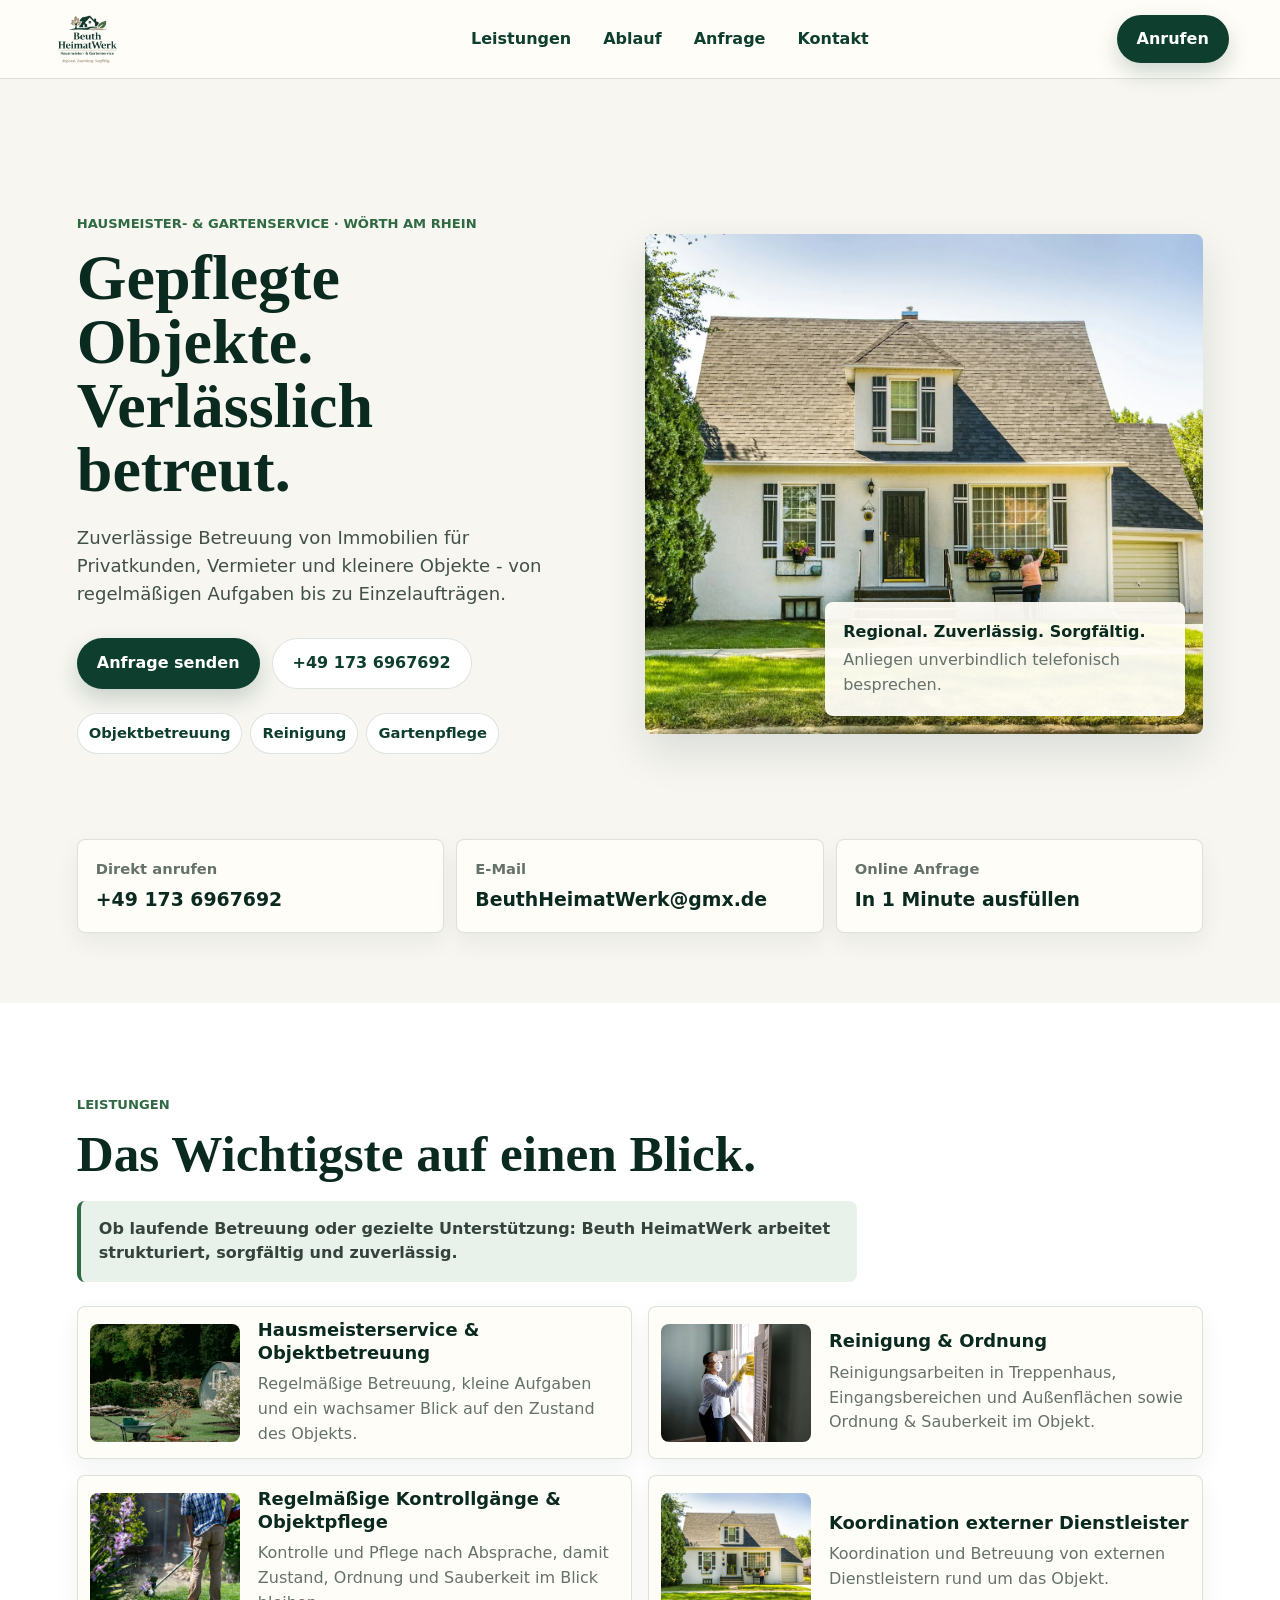
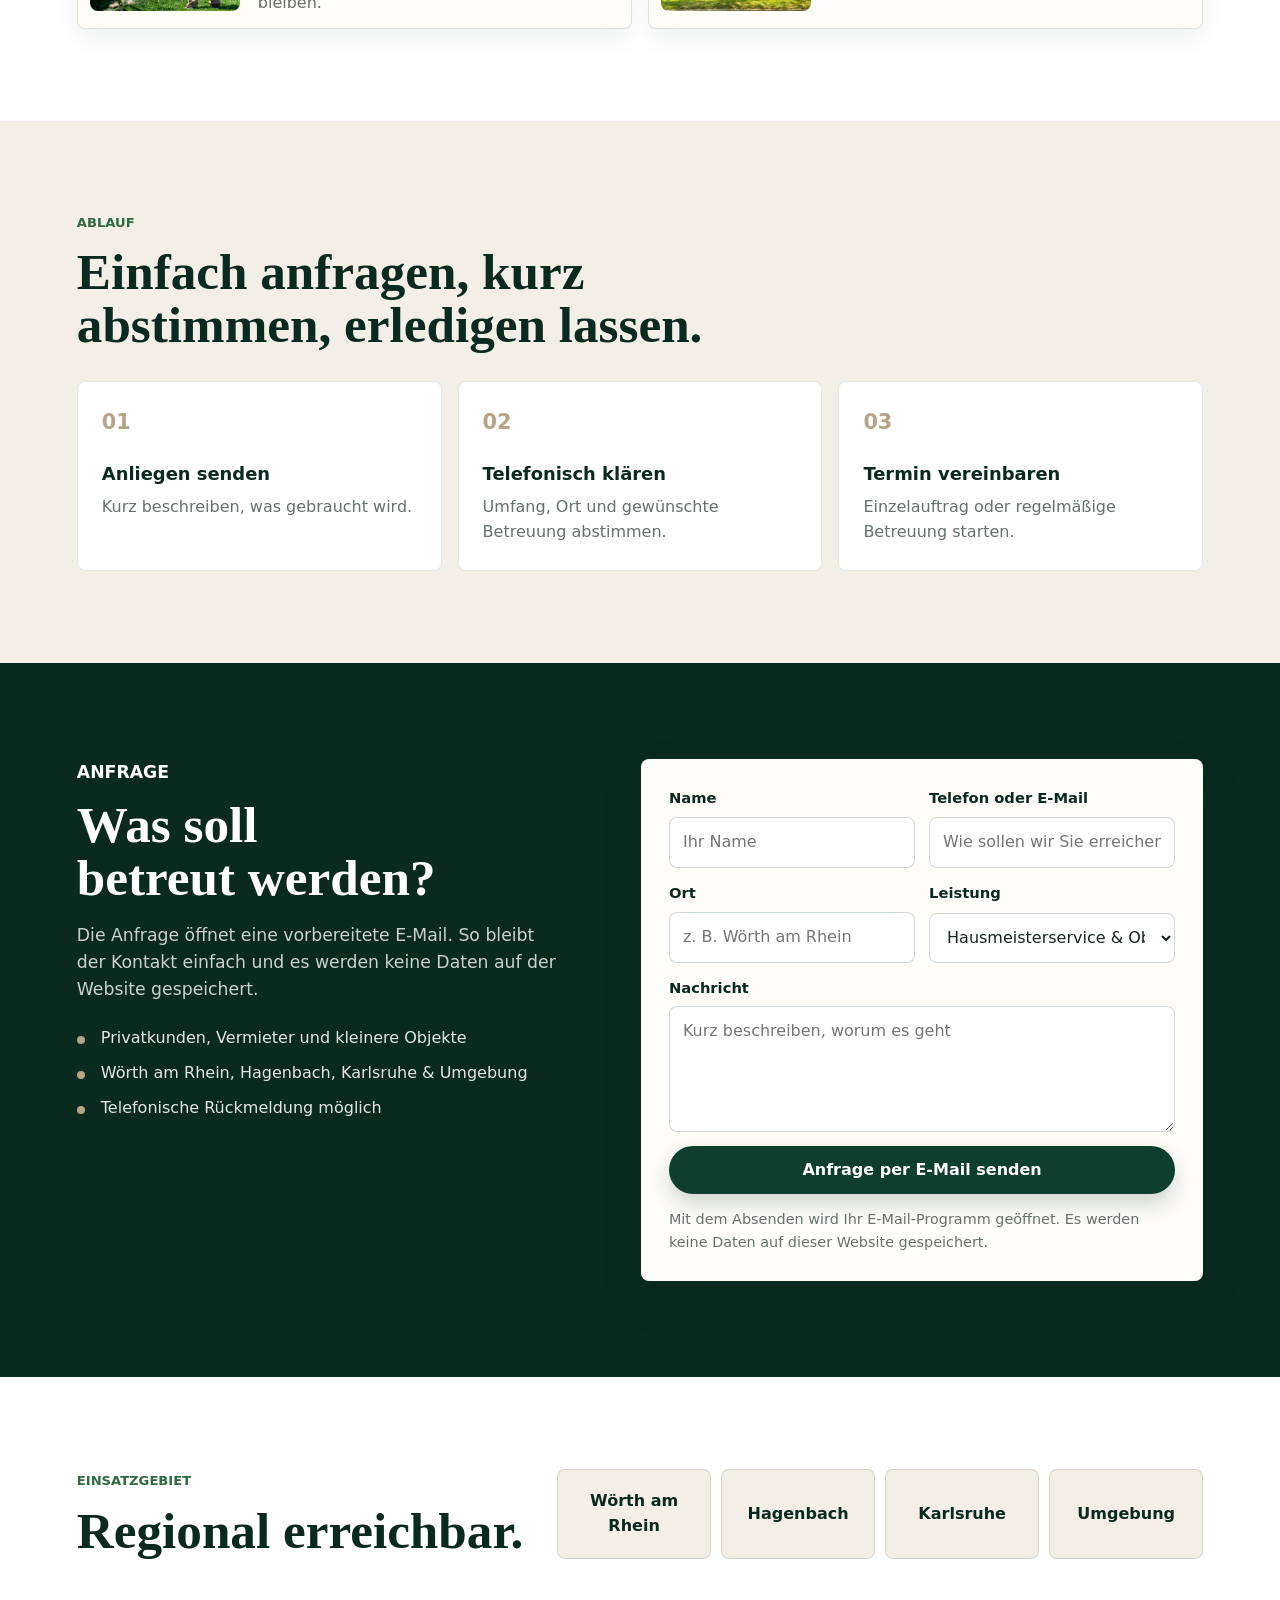
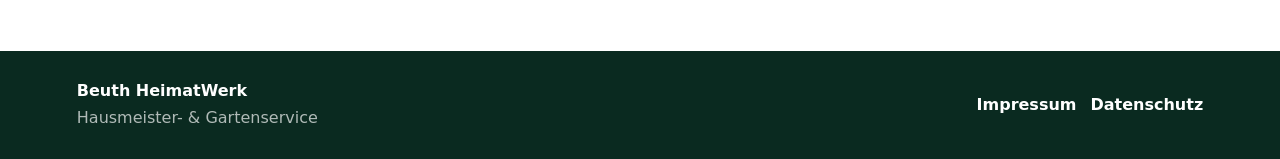
==== index.html @ 6306e65f "Publish Beuth HeimatWerk website" ====
<!doctype html>
<html lang="de">
  <head>
    <meta charset="utf-8">
    <meta name="viewport" content="width=device-width, initial-scale=1">
    <title>Beuth HeimatWerk | Hausmeister- & Gartenservice</title>
    <meta name="description" content="Hausmeisterservice, Objektbetreuung, Reinigung und Gartenservice in Wörth am Rhein, Hagenbach, Karlsruhe und Umgebung.">
    <link rel="icon" href="assets/logo-transparent.png">
    <link rel="stylesheet" href="styles.css">
  </head>
  <body>
    <header class="site-header" data-header>
      <a class="brand" href="#start" aria-label="Beuth HeimatWerk Startseite">
        <img src="assets/logo-transparent.png" alt="Beuth HeimatWerk">
      </a>

      <button class="nav-toggle" type="button" aria-expanded="false" aria-controls="main-nav" data-nav-toggle>
        <span></span>
        <span></span>
        <span></span>
        <span class="sr-only">Menü öffnen</span>
      </button>

      <nav class="main-nav" id="main-nav" data-nav>
        <a href="#leistungen">Leistungen</a>
        <a href="#ablauf">Ablauf</a>
        <a href="#anfrage">Anfrage</a>
        <a href="#kontakt">Kontakt</a>
      </nav>

      <a class="header-call" href="tel:+491736967692">Anrufen</a>
    </header>

    <main>
      <section class="hero" id="start">
        <div class="hero-content" data-animate>
          <p class="eyebrow">Hausmeister- & Gartenservice · Wörth am Rhein</p>
          <h1>Gepflegte Objekte. Verlässlich betreut.</h1>
          <p class="hero-text">Zuverlässige Betreuung von Immobilien für Privatkunden, Vermieter und kleinere Objekte - von regelmäßigen Aufgaben bis zu Einzelaufträgen.</p>

          <div class="hero-actions">
            <a class="button primary" href="#anfrage">Anfrage senden</a>
            <a class="button ghost" href="tel:+491736967692">+49 173 6967692</a>
          </div>

          <div class="hero-tags" aria-label="Kurzinfo">
            <span>Objektbetreuung</span>
            <span>Reinigung</span>
            <span>Gartenpflege</span>
          </div>
        </div>

        <div class="hero-media" data-animate>
          <picture>
            <source srcset="assets/real-hero.webp" type="image/webp">
            <img src="assets/real-hero.jpg" alt="Gepflegtes Haus mit Garten und Eingangsbereich">
          </picture>
          <div class="media-card">
            <strong>Regional. Zuverlässig. Sorgfältig.</strong>
            <span>Anliegen unverbindlich telefonisch besprechen.</span>
          </div>
        </div>
      </section>

      <section class="quick-contact" aria-label="Schneller Kontakt" data-animate>
        <a href="tel:+491736967692">
          <span>Direkt anrufen</span>
          <strong>+49 173 6967692</strong>
        </a>
        <a href="mailto:BeuthHeimatWerk@gmx.de">
          <span>E-Mail</span>
          <strong>BeuthHeimatWerk@gmx.de</strong>
        </a>
        <a href="#anfrage">
          <span>Online Anfrage</span>
          <strong>In 1 Minute ausfüllen</strong>
        </a>
      </section>

      <section class="section services" id="leistungen">
        <div class="section-head" data-animate>
          <p class="section-kicker">Leistungen</p>
          <h2>Das Wichtigste auf einen Blick.</h2>
        </div>

        <div class="description-note" data-animate>
          <p>Ob laufende Betreuung oder gezielte Unterstützung: Beuth HeimatWerk arbeitet strukturiert, sorgfältig und zuverlässig.</p>
        </div>

        <div class="service-list">
          <article class="service-item" data-animate>
            <picture>
              <source srcset="assets/real-garden.webp" type="image/webp">
              <img src="assets/real-garden.jpg" alt="Gepflegter Gartenbereich">
            </picture>
            <div>
              <h3>Hausmeisterservice & Objektbetreuung</h3>
              <p>Regelmäßige Betreuung, kleine Aufgaben und ein wachsamer Blick auf den Zustand des Objekts.</p>
            </div>
          </article>

          <article class="service-item" data-animate>
            <picture>
              <source srcset="assets/real-cleaning.webp" type="image/webp">
              <img src="assets/real-cleaning.jpg" alt="Reinigungsarbeiten im Objekt">
            </picture>
            <div>
              <h3>Reinigung & Ordnung</h3>
              <p>Reinigungsarbeiten in Treppenhaus, Eingangsbereichen und Außenflächen sowie Ordnung & Sauberkeit im Objekt.</p>
            </div>
          </article>

          <article class="service-item" data-animate>
            <picture>
              <source srcset="assets/real-lawn.webp" type="image/webp">
              <img src="assets/real-lawn.jpg" alt="Gartenpflege und Rasenpflege">
            </picture>
            <div>
              <h3>Regelmäßige Kontrollgänge & Objektpflege</h3>
              <p>Kontrolle und Pflege nach Absprache, damit Zustand, Ordnung und Sauberkeit im Blick bleiben.</p>
            </div>
          </article>

          <article class="service-item" data-animate>
            <picture>
              <source srcset="assets/real-hero.webp" type="image/webp">
              <img src="assets/real-hero.jpg" alt="Gepflegtes Objekt mit Haus und Außenbereich">
            </picture>
            <div>
              <h3>Koordination externer Dienstleister</h3>
              <p>Koordination und Betreuung von externen Dienstleistern rund um das Objekt.</p>
            </div>
          </article>
        </div>
      </section>

      <section class="section process" id="ablauf">
        <div class="section-head" data-animate>
          <p class="section-kicker">Ablauf</p>
          <h2>Einfach anfragen, kurz abstimmen, erledigen lassen.</h2>
        </div>

        <div class="steps">
          <div class="step" data-animate>
            <span>01</span>
            <h3>Anliegen senden</h3>
            <p>Kurz beschreiben, was gebraucht wird.</p>
          </div>
          <div class="step" data-animate>
            <span>02</span>
            <h3>Telefonisch klären</h3>
            <p>Umfang, Ort und gewünschte Betreuung abstimmen.</p>
          </div>
          <div class="step" data-animate>
            <span>03</span>
            <h3>Termin vereinbaren</h3>
            <p>Einzelauftrag oder regelmäßige Betreuung starten.</p>
          </div>
        </div>
      </section>

      <section class="request-section" id="anfrage">
        <div class="request-copy" data-animate>
          <p class="section-kicker">Anfrage</p>
          <h2>Was soll betreut werden?</h2>
          <p>Die Anfrage öffnet eine vorbereitete E-Mail. So bleibt der Kontakt einfach und es werden keine Daten auf der Website gespeichert.</p>
          <ul>
            <li>Privatkunden, Vermieter und kleinere Objekte</li>
            <li>Wörth am Rhein, Hagenbach, Karlsruhe & Umgebung</li>
            <li>Telefonische Rückmeldung möglich</li>
          </ul>
        </div>

        <form class="request-form" data-request-form data-animate>
          <label>
            <span>Name</span>
            <input name="name" type="text" autocomplete="name" placeholder="Ihr Name" required>
          </label>

          <label>
            <span>Telefon oder E-Mail</span>
            <input name="contact" type="text" autocomplete="email" placeholder="Wie sollen wir Sie erreichen?" required>
          </label>

          <label>
            <span>Ort</span>
            <input name="location" type="text" autocomplete="address-level2" placeholder="z. B. Wörth am Rhein">
          </label>

          <label>
            <span>Leistung</span>
            <select name="service">
              <option>Hausmeisterservice & Objektbetreuung</option>
              <option>Reinigung & Ordnung</option>
              <option>Regelmäßige Kontrollgänge & Objektpflege</option>
              <option>Koordination externer Dienstleister</option>
              <option>Ich bin mir noch nicht sicher</option>
            </select>
          </label>

          <label class="full">
            <span>Nachricht</span>
            <textarea name="message" rows="4" placeholder="Kurz beschreiben, worum es geht"></textarea>
          </label>

          <button class="button primary full" type="submit">Anfrage per E-Mail senden</button>
          <p class="form-note">Mit dem Absenden wird Ihr E-Mail-Programm geöffnet. Es werden keine Daten auf dieser Website gespeichert.</p>
        </form>
      </section>

      <section class="section area" id="kontakt">
        <div data-animate>
          <p class="section-kicker">Einsatzgebiet</p>
          <h2>Regional erreichbar.</h2>
        </div>
        <div class="area-grid" data-animate>
          <span>Wörth am Rhein</span>
          <span>Hagenbach</span>
          <span>Karlsruhe</span>
          <span>Umgebung</span>
        </div>
      </section>
    </main>

    <footer class="site-footer">
      <div>
        <strong>Beuth HeimatWerk</strong>
        <span>Hausmeister- & Gartenservice</span>
      </div>
      <nav aria-label="Rechtliche Links">
        <a href="impressum.html">Impressum</a>
        <a href="datenschutz.html">Datenschutz</a>
      </nav>
    </footer>

    <script src="script.js"></script>
  </body>
</html>
---- styles.css ----
:root {
  --green-950: #0a2a20;
  --green-900: #0d3e2e;
  --green-700: #2f6a43;
  --green-100: #e9f1eb;
  --sand: #b5a485;
  --sand-100: #f4efe6;
  --bg: #f7f6f1;
  --card: #fffdf8;
  --ink: #17231e;
  --muted: #65716b;
  --line: rgba(13, 62, 46, 0.14);
  --shadow: 0 18px 44px rgba(10, 42, 32, 0.12);
  --radius: 8px;
  font-family: Inter, ui-sans-serif, system-ui, -apple-system, BlinkMacSystemFont, "Segoe UI", sans-serif;
}

* {
  box-sizing: border-box;
}

*,
*::before,
*::after {
  min-width: 0;
}

html {
  scroll-behavior: smooth;
}

body {
  margin: 0;
  background: var(--bg);
  color: var(--ink);
  font-size: 16px;
  line-height: 1.55;
}

body.nav-open {
  overflow: hidden;
}

a {
  color: inherit;
}

img {
  display: block;
  max-width: 100%;
}

.sr-only {
  position: absolute;
  width: 1px;
  height: 1px;
  padding: 0;
  margin: -1px;
  overflow: hidden;
  clip: rect(0, 0, 0, 0);
  white-space: nowrap;
  border: 0;
}

.site-header {
  position: sticky;
  top: 0;
  z-index: 20;
  display: grid;
  grid-template-columns: auto 1fr auto;
  align-items: center;
  gap: 22px;
  min-height: 74px;
  padding: 10px clamp(16px, 4vw, 56px);
  background: rgba(255, 253, 248, 0.93);
  border-bottom: 1px solid var(--line);
  backdrop-filter: blur(16px);
  transition: box-shadow 0.2s ease;
}

.site-header.is-scrolled {
  box-shadow: 0 10px 28px rgba(10, 42, 32, 0.08);
}

.site-header.simple {
  position: relative;
}

.brand {
  display: inline-flex;
  align-items: center;
}

.brand img {
  width: 172px;
  height: 58px;
  object-fit: contain;
  object-position: left center;
}

.main-nav {
  display: flex;
  justify-content: center;
  gap: 6px;
}

.main-nav a {
  min-height: 40px;
  padding: 8px 13px;
  border-radius: 999px;
  color: var(--green-900);
  font-weight: 700;
  text-decoration: none;
  white-space: nowrap;
}

.main-nav a:hover,
.main-nav a:focus-visible {
  background: var(--green-100);
  outline: none;
}

.header-call,
.button {
  display: inline-flex;
  align-items: center;
  justify-content: center;
  min-height: 46px;
  padding: 12px 20px;
  border: 0;
  border-radius: 999px;
  font: inherit;
  font-weight: 800;
  text-decoration: none;
  cursor: pointer;
  transition: transform 0.18s ease, box-shadow 0.18s ease, background 0.18s ease;
}

.header-call,
.button.primary {
  background: var(--green-900);
  color: #fff;
  box-shadow: 0 10px 22px rgba(13, 62, 46, 0.2);
}

.button.ghost {
  background: #fff;
  color: var(--green-900);
  border: 1px solid var(--line);
}

.header-call:hover,
.button:hover {
  transform: translateY(-1px);
}

.nav-toggle {
  display: none;
  width: 44px;
  height: 44px;
  padding: 0;
  border: 1px solid var(--line);
  border-radius: 999px;
  background: #fff;
}

.nav-toggle span:not(.sr-only) {
  display: block;
  width: 18px;
  height: 2px;
  margin: 4px auto;
  background: var(--green-900);
  border-radius: 99px;
}

.hero {
  display: grid;
  grid-template-columns: minmax(0, 0.95fr) minmax(380px, 1.05fr);
  gap: clamp(28px, 5vw, 72px);
  align-items: center;
  padding: clamp(42px, 7vw, 84px) clamp(16px, 6vw, 80px) 34px;
  min-height: min(760px, calc(100svh - 74px));
}

.hero-content {
  max-width: 650px;
}

.eyebrow,
.section-kicker {
  margin: 0 0 12px;
  color: var(--green-700);
  font-size: 0.82rem;
  font-weight: 850;
  letter-spacing: 0;
  text-transform: uppercase;
}

h1,
h2,
h3,
p {
  overflow-wrap: break-word;
}

h1,
h2 {
  margin: 0;
  color: var(--green-950);
  font-family: Georgia, "Times New Roman", serif;
  letter-spacing: 0;
  text-wrap: balance;
}

h1 {
  max-width: 690px;
  font-size: clamp(2.45rem, 5vw, 4.55rem);
  line-height: 1;
}

h2 {
  font-size: clamp(2rem, 4vw, 3.35rem);
  line-height: 1.04;
}

h3 {
  margin: 0;
  color: var(--green-950);
  font-size: 1.12rem;
  line-height: 1.25;
}

.hero-text {
  max-width: 590px;
  margin: 22px 0 0;
  color: #425049;
  font-size: 1.13rem;
}

.hero-actions {
  display: flex;
  flex-wrap: wrap;
  gap: 12px;
  margin-top: 30px;
}

.hero-tags {
  display: flex;
  flex-wrap: wrap;
  gap: 8px;
  margin-top: 24px;
}

.hero-tags span {
  padding: 8px 11px;
  border: 1px solid var(--line);
  border-radius: 999px;
  background: #fff;
  color: var(--green-900);
  font-size: 0.92rem;
  font-weight: 760;
}

.hero-media {
  position: relative;
  min-height: 500px;
  overflow: hidden;
  border-radius: var(--radius);
  box-shadow: var(--shadow);
}

.hero-media picture,
.hero-media img {
  display: block;
  width: 100%;
  height: 100%;
  min-height: inherit;
}

.hero-media img {
  object-fit: cover;
  object-position: center;
}

.media-card {
  position: absolute;
  right: 18px;
  bottom: 18px;
  display: grid;
  gap: 4px;
  width: min(360px, calc(100% - 36px));
  padding: 18px;
  border-radius: var(--radius);
  background: rgba(255, 253, 248, 0.94);
  box-shadow: 0 16px 34px rgba(0, 0, 0, 0.14);
}

.media-card strong {
  color: var(--green-950);
}

.media-card span {
  color: var(--muted);
}

.quick-contact {
  display: grid;
  grid-template-columns: repeat(3, minmax(0, 1fr));
  gap: 12px;
  padding: 0 clamp(16px, 6vw, 80px) clamp(42px, 6vw, 70px);
}

.quick-contact a {
  display: grid;
  gap: 4px;
  padding: 18px;
  border: 1px solid var(--line);
  border-radius: var(--radius);
  background: var(--card);
  text-decoration: none;
  box-shadow: 0 10px 24px rgba(10, 42, 32, 0.06);
}

.quick-contact span,
.contact-link span {
  color: var(--muted);
  font-size: 0.92rem;
  font-weight: 700;
}

.quick-contact strong {
  color: var(--green-950);
  font-size: clamp(1rem, 2vw, 1.18rem);
  overflow-wrap: anywhere;
}

.section {
  padding: clamp(56px, 8vw, 92px) clamp(16px, 6vw, 80px);
}

.section-head {
  max-width: 760px;
  margin-bottom: 30px;
}

.services {
  background: #fff;
}

.description-note {
  max-width: 780px;
  margin: -10px 0 24px;
  padding: 16px 18px;
  border-left: 4px solid var(--green-700);
  border-radius: var(--radius);
  background: var(--green-100);
}

.description-note p {
  margin: 0;
  color: #34443d;
  font-weight: 650;
}

.service-list {
  display: grid;
  grid-template-columns: repeat(2, minmax(0, 1fr));
  gap: 16px;
}

.service-item {
  display: grid;
  grid-template-columns: 150px minmax(0, 1fr);
  gap: 18px;
  align-items: center;
  padding: 12px;
  border: 1px solid var(--line);
  border-radius: var(--radius);
  background: var(--card);
  box-shadow: 0 10px 24px rgba(10, 42, 32, 0.06);
  transition: transform 0.18s ease, box-shadow 0.18s ease;
}

.service-item:hover {
  transform: translateY(-3px);
  box-shadow: 0 18px 34px rgba(10, 42, 32, 0.11);
}

.service-item picture,
.service-item img {
  display: block;
  width: 150px;
  height: 118px;
}

.service-item img {
  object-fit: cover;
  border-radius: var(--radius);
}

.service-item p {
  margin: 8px 0 0;
  color: var(--muted);
}

.process {
  background: var(--sand-100);
}

.steps {
  display: grid;
  grid-template-columns: repeat(3, minmax(0, 1fr));
  gap: 16px;
}

.step {
  min-height: 190px;
  padding: 24px;
  border: 1px solid rgba(13, 62, 46, 0.12);
  border-radius: var(--radius);
  background: #fff;
}

.step span {
  display: inline-flex;
  margin-bottom: 24px;
  color: var(--sand);
  font-weight: 900;
  font-size: 1.3rem;
}

.step p {
  margin: 10px 0 0;
  color: var(--muted);
}

.request-section {
  display: grid;
  grid-template-columns: minmax(0, 0.78fr) minmax(360px, 0.9fr);
  gap: clamp(28px, 6vw, 80px);
  align-items: start;
  padding: clamp(58px, 8vw, 96px) clamp(16px, 6vw, 80px);
  background: var(--green-950);
  color: #fff;
}

.request-copy {
  position: sticky;
  top: 96px;
}

.request-copy .section-kicker,
.request-copy h2 {
  color: #fff;
}

.request-copy p {
  max-width: 520px;
  color: rgba(255, 255, 255, 0.78);
  font-size: 1.08rem;
}

.request-copy ul {
  display: grid;
  gap: 10px;
  margin: 24px 0 0;
  padding: 0;
  list-style: none;
}

.request-copy li {
  padding-left: 24px;
  position: relative;
  color: rgba(255, 255, 255, 0.88);
}

.request-copy li::before {
  content: "";
  position: absolute;
  left: 0;
  top: 0.62em;
  width: 8px;
  height: 8px;
  border-radius: 999px;
  background: var(--sand);
}

.request-form {
  display: grid;
  grid-template-columns: repeat(2, minmax(0, 1fr));
  gap: 14px;
  padding: clamp(18px, 3vw, 28px);
  border-radius: var(--radius);
  background: var(--card);
  color: var(--ink);
  box-shadow: var(--shadow);
}

.request-form label {
  display: grid;
  gap: 7px;
  min-width: 0;
}

.request-form label.full,
.request-form .full,
.form-note {
  grid-column: 1 / -1;
}

.request-form span {
  color: var(--green-950);
  font-size: 0.92rem;
  font-weight: 760;
}

.request-form input,
.request-form select,
.request-form textarea {
  width: 100%;
  min-height: 48px;
  padding: 12px 13px;
  border: 1px solid rgba(13, 62, 46, 0.2);
  border-radius: var(--radius);
  background: #fff;
  color: var(--ink);
  font: inherit;
  min-width: 0;
}

.request-form textarea {
  resize: vertical;
}

.request-form input:focus,
.request-form select:focus,
.request-form textarea:focus {
  border-color: var(--green-700);
  outline: 3px solid rgba(47, 106, 67, 0.16);
}

.form-note {
  margin: 0;
  color: var(--muted);
  font-size: 0.9rem;
}

.area {
  display: grid;
  grid-template-columns: minmax(0, 0.7fr) minmax(320px, 1fr);
  gap: 28px;
  align-items: center;
  background: #fff;
}

.area-grid {
  display: grid;
  grid-template-columns: repeat(4, minmax(0, 1fr));
  gap: 10px;
}

.area-grid span {
  display: grid;
  min-height: 90px;
  place-items: center;
  padding: 14px;
  border: 1px solid var(--line);
  border-radius: var(--radius);
  background: var(--sand-100);
  color: var(--green-950);
  font-weight: 850;
  text-align: center;
}

.site-footer {
  display: flex;
  justify-content: space-between;
  gap: 20px;
  padding: 28px clamp(16px, 6vw, 80px);
  background: var(--green-950);
  color: #fff;
}

.site-footer div {
  display: grid;
  gap: 2px;
}

.site-footer span {
  color: rgba(255, 255, 255, 0.68);
}

.site-footer nav {
  display: flex;
  flex-wrap: wrap;
  gap: 14px;
  align-items: center;
}

.site-footer a {
  color: #fff;
  font-weight: 700;
  text-decoration: none;
}

.legal-page {
  padding: clamp(34px, 6vw, 72px) clamp(16px, 6vw, 80px);
}

.legal-content {
  max-width: 880px;
  margin: 0 auto;
  padding: clamp(26px, 5vw, 48px);
  background: #fff;
  border: 1px solid var(--line);
  border-radius: var(--radius);
  box-shadow: var(--shadow);
}

.legal-content h1 {
  margin: 0 0 30px;
  color: var(--green-950);
  font-family: Georgia, "Times New Roman", serif;
  font-size: clamp(2rem, 4vw, 3.2rem);
}

.legal-content h2 {
  margin: 28px 0 8px;
  color: var(--green-900);
  font-size: 1.24rem;
  line-height: 1.3;
}

.legal-content p {
  margin: 0 0 12px;
  color: #3f4b46;
}

.legal-content a {
  color: var(--green-700);
  font-weight: 740;
}

[data-animate] {
  opacity: 1;
  transform: translateY(0);
}

.hero-content,
.hero-media {
  animation: fadeUp 0.5s ease both;
}

.hero-media {
  animation-delay: 0.08s;
}

@keyframes fadeUp {
  from {
    opacity: 0;
    transform: translateY(12px);
  }
  to {
    opacity: 1;
    transform: translateY(0);
  }
}

@media (prefers-reduced-motion: reduce) {
  *,
  *::before,
  *::after {
    scroll-behavior: auto !important;
    transition-duration: 0.01ms !important;
  }

  [data-animate] {
    opacity: 1;
    transform: none;
  }
}

@media (max-width: 980px) {
  .site-header {
    grid-template-columns: auto 1fr auto;
  }

  .nav-toggle {
    display: inline-block;
    grid-column: 3;
    justify-self: end;
  }

  .header-call {
    grid-column: 2;
    justify-self: end;
  }

  .main-nav {
    position: fixed;
    inset: 74px 0 auto 0;
    display: none;
    flex-direction: column;
    align-items: stretch;
    padding: 16px;
    background: rgba(255, 253, 248, 0.98);
    border-bottom: 1px solid var(--line);
    box-shadow: 0 18px 36px rgba(10, 42, 32, 0.12);
  }

  .main-nav.is-open {
    display: flex;
  }

  .main-nav a {
    background: #fff;
    border-radius: var(--radius);
  }

  .legal-nav {
    position: static;
    display: flex;
    grid-column: 2 / -1;
    flex-direction: row;
    padding: 0;
    background: transparent;
    border: 0;
    box-shadow: none;
  }

  .hero,
  .request-section,
  .area {
    grid-template-columns: 1fr;
  }

  .hero {
    min-height: auto;
  }

  .hero-media {
    min-height: 390px;
  }

  .request-copy {
    position: static;
  }

  .quick-contact,
  .steps {
    grid-template-columns: 1fr;
  }

  .service-list {
    grid-template-columns: 1fr;
  }

  .area-grid {
    grid-template-columns: repeat(2, minmax(0, 1fr));
  }
}

@media (max-width: 680px) {
  .site-header {
    min-height: 68px;
    gap: 10px;
    padding: 9px 14px;
  }

  .brand img {
    width: 132px;
    height: 50px;
  }

  .header-call {
    min-height: 40px;
    padding: 9px 13px;
  }

  .main-nav {
    inset: 68px 0 auto 0;
  }

  .hero {
    padding-top: 32px;
  }

  h1 {
    font-size: clamp(2.22rem, 10.8vw, 3.15rem);
  }

  .hero-actions,
  .button {
    width: 100%;
  }

  .hero-media {
    min-height: 300px;
  }

  .media-card {
    right: 12px;
    bottom: 12px;
    width: calc(100% - 24px);
    padding: 14px;
  }

  .service-item {
    grid-template-columns: 1fr;
  }

  .service-item picture,
  .service-item img {
    width: 100%;
    height: 190px;
  }

  .request-form {
    grid-template-columns: 1fr;
  }

  .area-grid {
    grid-template-columns: 1fr;
  }

  .site-footer {
    flex-direction: column;
  }

  .legal-nav {
    display: none;
  }
}
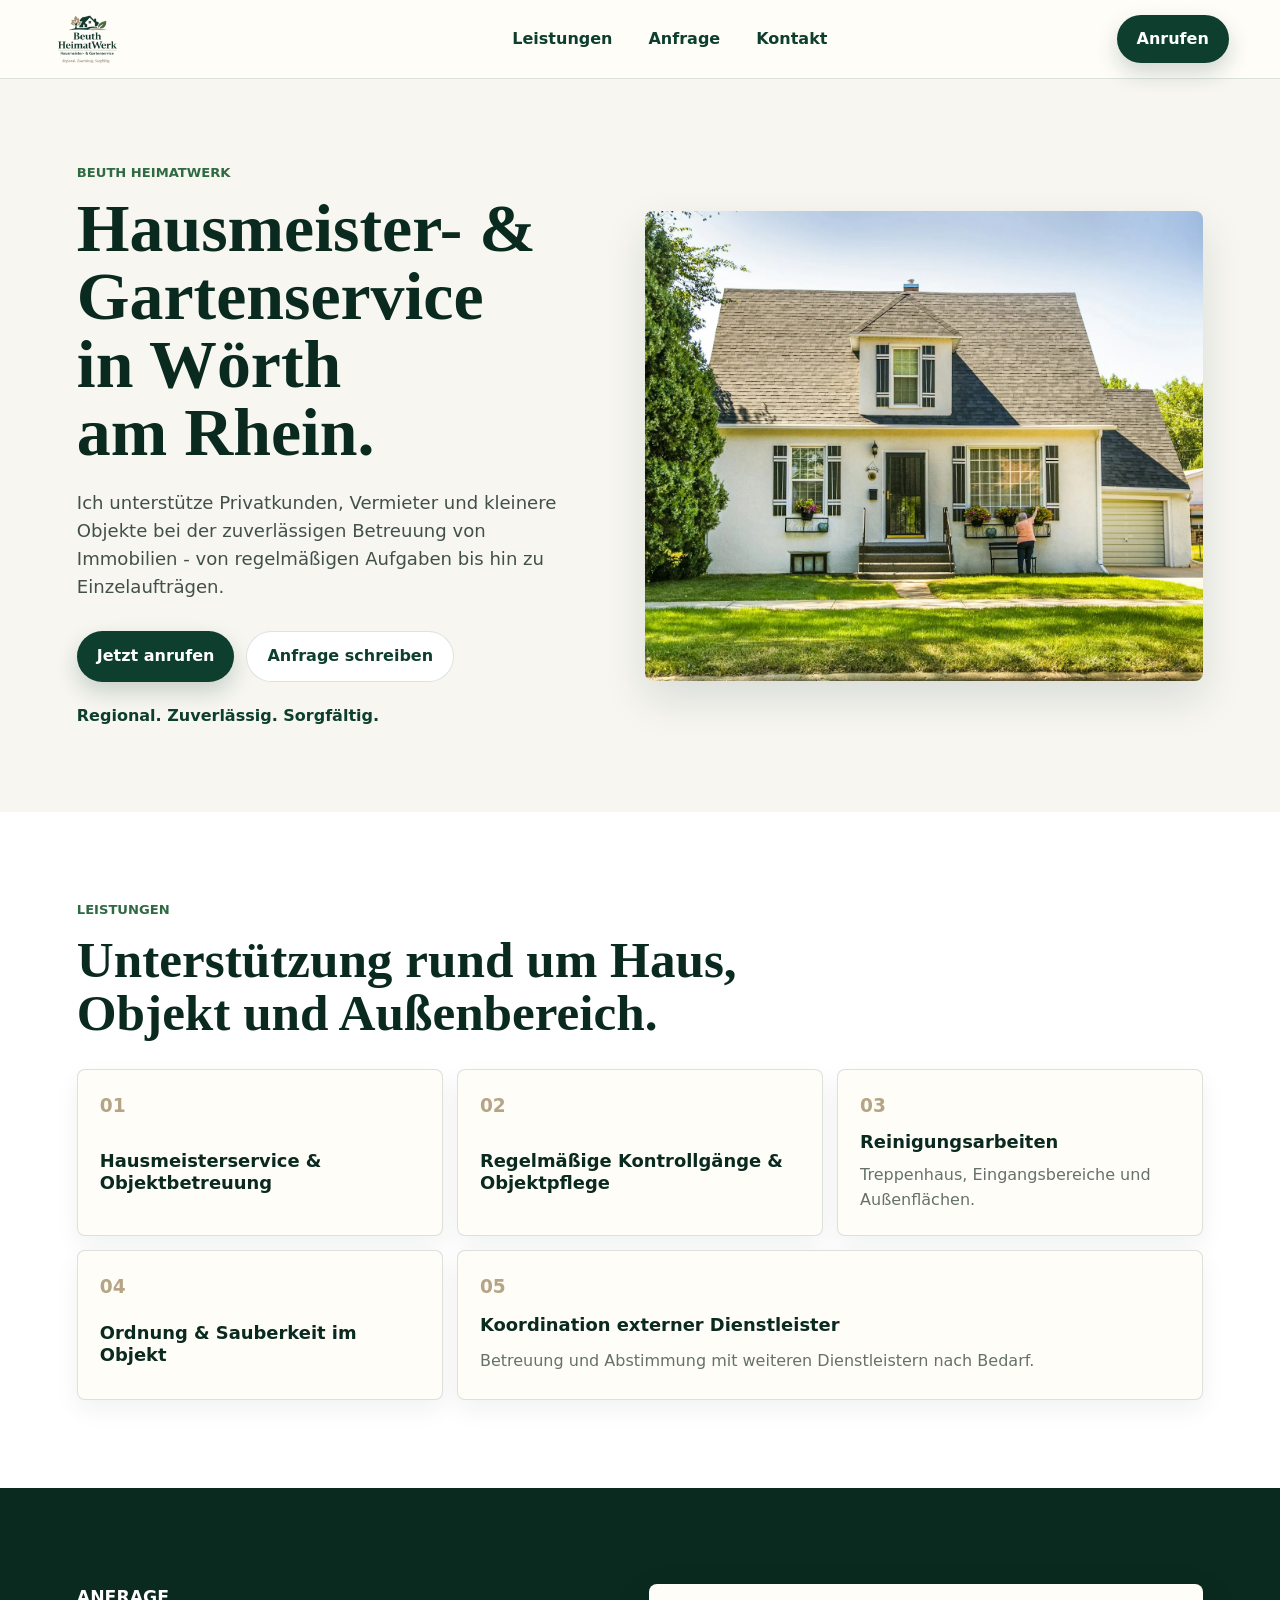
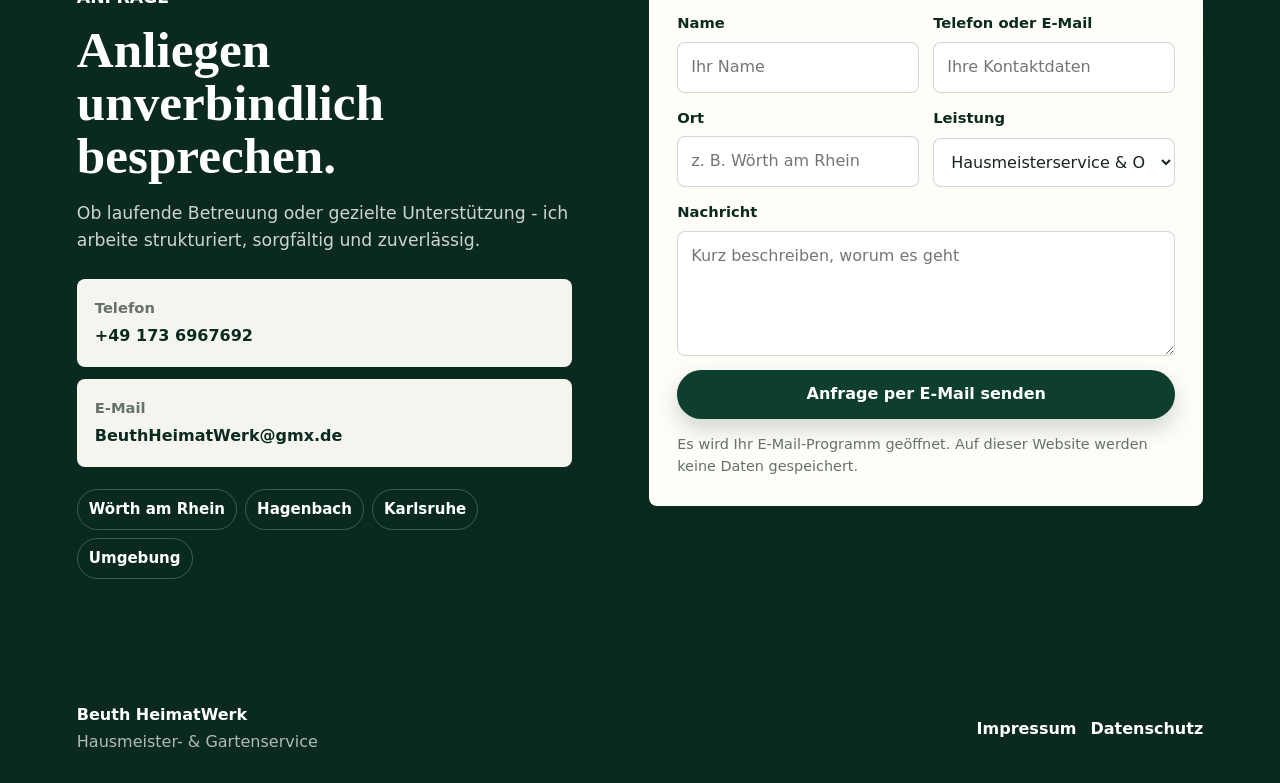
==== commit b58f4dab: "Simplify website content and contact flow" ====
--- a/index.html
+++ b/index.html
@@ -4,7 +4,7 @@
     <meta charset="utf-8">
     <meta name="viewport" content="width=device-width, initial-scale=1">
     <title>Beuth HeimatWerk | Hausmeister- & Gartenservice</title>
-    <meta name="description" content="Hausmeisterservice, Objektbetreuung, Reinigung und Gartenservice in Wörth am Rhein, Hagenbach, Karlsruhe und Umgebung.">
+    <meta name="description" content="Hausmeisterservice, Objektbetreuung, Kontrollgänge, Reinigung und Objektpflege in Wörth am Rhein, Hagenbach, Karlsruhe und Umgebung.">
     <link rel="icon" href="assets/logo-transparent.png">
     <link rel="stylesheet" href="styles.css">
   </head>
@@ -23,7 +23,6 @@
 
       <nav class="main-nav" id="main-nav" data-nav>
         <a href="#leistungen">Leistungen</a>
-        <a href="#ablauf">Ablauf</a>
         <a href="#anfrage">Anfrage</a>
         <a href="#kontakt">Kontakt</a>
       </nav>
@@ -33,145 +32,85 @@
 
     <main>
       <section class="hero" id="start">
-        <div class="hero-content" data-animate>
-          <p class="eyebrow">Hausmeister- & Gartenservice · Wörth am Rhein</p>
-          <h1>Gepflegte Objekte. Verlässlich betreut.</h1>
-          <p class="hero-text">Zuverlässige Betreuung von Immobilien für Privatkunden, Vermieter und kleinere Objekte - von regelmäßigen Aufgaben bis zu Einzelaufträgen.</p>
+        <div class="hero-content">
+          <p class="eyebrow">Beuth HeimatWerk</p>
+          <h1>Hausmeister- & Gartenservice in Wörth am Rhein.</h1>
+          <p class="hero-text">Ich unterstütze Privatkunden, Vermieter und kleinere Objekte bei der zuverlässigen Betreuung von Immobilien - von regelmäßigen Aufgaben bis hin zu Einzelaufträgen.</p>
 
           <div class="hero-actions">
-            <a class="button primary" href="#anfrage">Anfrage senden</a>
-            <a class="button ghost" href="tel:+491736967692">+49 173 6967692</a>
+            <a class="button primary" href="tel:+491736967692">Jetzt anrufen</a>
+            <a class="button ghost" href="#anfrage">Anfrage schreiben</a>
           </div>
 
-          <div class="hero-tags" aria-label="Kurzinfo">
-            <span>Objektbetreuung</span>
-            <span>Reinigung</span>
-            <span>Gartenpflege</span>
-          </div>
+          <p class="hero-note">Regional. Zuverlässig. Sorgfältig.</p>
         </div>
 
-        <div class="hero-media" data-animate>
+        <div class="hero-media">
           <picture>
             <source srcset="assets/real-hero.webp" type="image/webp">
             <img src="assets/real-hero.jpg" alt="Gepflegtes Haus mit Garten und Eingangsbereich">
           </picture>
-          <div class="media-card">
-            <strong>Regional. Zuverlässig. Sorgfältig.</strong>
-            <span>Anliegen unverbindlich telefonisch besprechen.</span>
-          </div>
         </div>
       </section>
 
-      <section class="quick-contact" aria-label="Schneller Kontakt" data-animate>
-        <a href="tel:+491736967692">
-          <span>Direkt anrufen</span>
-          <strong>+49 173 6967692</strong>
-        </a>
-        <a href="mailto:BeuthHeimatWerk@gmx.de">
-          <span>E-Mail</span>
-          <strong>BeuthHeimatWerk@gmx.de</strong>
-        </a>
-        <a href="#anfrage">
-          <span>Online Anfrage</span>
-          <strong>In 1 Minute ausfüllen</strong>
-        </a>
-      </section>
-
       <section class="section services" id="leistungen">
-        <div class="section-head" data-animate>
+        <div class="section-head">
           <p class="section-kicker">Leistungen</p>
-          <h2>Das Wichtigste auf einen Blick.</h2>
+          <h2>Unterstützung rund um Haus, Objekt und Außenbereich.</h2>
         </div>
 
-        <div class="description-note" data-animate>
-          <p>Ob laufende Betreuung oder gezielte Unterstützung: Beuth HeimatWerk arbeitet strukturiert, sorgfältig und zuverlässig.</p>
-        </div>
-
-        <div class="service-list">
-          <article class="service-item" data-animate>
-            <picture>
-              <source srcset="assets/real-garden.webp" type="image/webp">
-              <img src="assets/real-garden.jpg" alt="Gepflegter Gartenbereich">
-            </picture>
-            <div>
-              <h3>Hausmeisterservice & Objektbetreuung</h3>
-              <p>Regelmäßige Betreuung, kleine Aufgaben und ein wachsamer Blick auf den Zustand des Objekts.</p>
-            </div>
+        <div class="service-list simple">
+          <article class="service-card">
+            <span>01</span>
+            <h3>Hausmeisterservice & Objektbetreuung</h3>
           </article>
-
-          <article class="service-item" data-animate>
-            <picture>
-              <source srcset="assets/real-cleaning.webp" type="image/webp">
-              <img src="assets/real-cleaning.jpg" alt="Reinigungsarbeiten im Objekt">
-            </picture>
-            <div>
-              <h3>Reinigung & Ordnung</h3>
-              <p>Reinigungsarbeiten in Treppenhaus, Eingangsbereichen und Außenflächen sowie Ordnung & Sauberkeit im Objekt.</p>
-            </div>
+          <article class="service-card">
+            <span>02</span>
+            <h3>Regelmäßige Kontrollgänge & Objektpflege</h3>
           </article>
-
-          <article class="service-item" data-animate>
-            <picture>
-              <source srcset="assets/real-lawn.webp" type="image/webp">
-              <img src="assets/real-lawn.jpg" alt="Gartenpflege und Rasenpflege">
-            </picture>
-            <div>
-              <h3>Regelmäßige Kontrollgänge & Objektpflege</h3>
-              <p>Kontrolle und Pflege nach Absprache, damit Zustand, Ordnung und Sauberkeit im Blick bleiben.</p>
-            </div>
+          <article class="service-card">
+            <span>03</span>
+            <h3>Reinigungsarbeiten</h3>
+            <p>Treppenhaus, Eingangsbereiche und Außenflächen.</p>
           </article>
-
-          <article class="service-item" data-animate>
-            <picture>
-              <source srcset="assets/real-hero.webp" type="image/webp">
-              <img src="assets/real-hero.jpg" alt="Gepflegtes Objekt mit Haus und Außenbereich">
-            </picture>
-            <div>
-              <h3>Koordination externer Dienstleister</h3>
-              <p>Koordination und Betreuung von externen Dienstleistern rund um das Objekt.</p>
-            </div>
+          <article class="service-card">
+            <span>04</span>
+            <h3>Ordnung & Sauberkeit im Objekt</h3>
+          </article>
+          <article class="service-card wide">
+            <span>05</span>
+            <h3>Koordination externer Dienstleister</h3>
+            <p>Betreuung und Abstimmung mit weiteren Dienstleistern nach Bedarf.</p>
           </article>
         </div>
       </section>
 
-      <section class="section process" id="ablauf">
-        <div class="section-head" data-animate>
-          <p class="section-kicker">Ablauf</p>
-          <h2>Einfach anfragen, kurz abstimmen, erledigen lassen.</h2>
+      <section class="contact-section" id="anfrage">
+        <div class="contact-copy">
+          <p class="section-kicker">Anfrage</p>
+          <h2>Anliegen unverbindlich besprechen.</h2>
+          <p>Ob laufende Betreuung oder gezielte Unterstützung - ich arbeite strukturiert, sorgfältig und zuverlässig.</p>
+
+          <div class="contact-boxes" id="kontakt">
+            <a href="tel:+491736967692">
+              <span>Telefon</span>
+              <strong>+49 173 6967692</strong>
+            </a>
+            <a href="mailto:BeuthHeimatWerk@gmx.de">
+              <span>E-Mail</span>
+              <strong>BeuthHeimatWerk@gmx.de</strong>
+            </a>
+          </div>
+
+          <div class="area-list" aria-label="Einsatzgebiet">
+            <span>Wörth am Rhein</span>
+            <span>Hagenbach</span>
+            <span>Karlsruhe</span>
+            <span>Umgebung</span>
+          </div>
         </div>
 
-        <div class="steps">
-          <div class="step" data-animate>
-            <span>01</span>
-            <h3>Anliegen senden</h3>
-            <p>Kurz beschreiben, was gebraucht wird.</p>
-          </div>
-          <div class="step" data-animate>
-            <span>02</span>
-            <h3>Telefonisch klären</h3>
-            <p>Umfang, Ort und gewünschte Betreuung abstimmen.</p>
-          </div>
-          <div class="step" data-animate>
-            <span>03</span>
-            <h3>Termin vereinbaren</h3>
-            <p>Einzelauftrag oder regelmäßige Betreuung starten.</p>
-          </div>
-        </div>
-      </section>
-
-      <section class="request-section" id="anfrage">
-        <div class="request-copy" data-animate>
-          <p class="section-kicker">Anfrage</p>
-          <h2>Was soll betreut werden?</h2>
-          <p>Die Anfrage öffnet eine vorbereitete E-Mail. So bleibt der Kontakt einfach und es werden keine Daten auf der Website gespeichert.</p>
-          <ul>
-            <li>Privatkunden, Vermieter und kleinere Objekte</li>
-            <li>Wörth am Rhein, Hagenbach, Karlsruhe & Umgebung</li>
-            <li>Telefonische Rückmeldung möglich</li>
-          </ul>
-        </div>
-
-        <form class="request-form" data-request-form data-animate>
+        <form class="request-form" data-request-form>
           <label>
             <span>Name</span>
             <input name="name" type="text" autocomplete="name" placeholder="Ihr Name" required>
@@ -179,7 +118,7 @@
 
           <label>
             <span>Telefon oder E-Mail</span>
-            <input name="contact" type="text" autocomplete="email" placeholder="Wie sollen wir Sie erreichen?" required>
+            <input name="contact" type="text" autocomplete="email" placeholder="Ihre Kontaktdaten" required>
           </label>
 
           <label>
@@ -191,10 +130,10 @@
             <span>Leistung</span>
             <select name="service">
               <option>Hausmeisterservice & Objektbetreuung</option>
-              <option>Reinigung & Ordnung</option>
               <option>Regelmäßige Kontrollgänge & Objektpflege</option>
+              <option>Reinigungsarbeiten</option>
+              <option>Ordnung & Sauberkeit im Objekt</option>
               <option>Koordination externer Dienstleister</option>
-              <option>Ich bin mir noch nicht sicher</option>
             </select>
           </label>
 
@@ -204,21 +143,8 @@
           </label>
 
           <button class="button primary full" type="submit">Anfrage per E-Mail senden</button>
-          <p class="form-note">Mit dem Absenden wird Ihr E-Mail-Programm geöffnet. Es werden keine Daten auf dieser Website gespeichert.</p>
+          <p class="form-note">Es wird Ihr E-Mail-Programm geöffnet. Auf dieser Website werden keine Daten gespeichert.</p>
         </form>
-      </section>
-
-      <section class="section area" id="kontakt">
-        <div data-animate>
-          <p class="section-kicker">Einsatzgebiet</p>
-          <h2>Regional erreichbar.</h2>
-        </div>
-        <div class="area-grid" data-animate>
-          <span>Wörth am Rhein</span>
-          <span>Hagenbach</span>
-          <span>Karlsruhe</span>
-          <span>Umgebung</span>
-        </div>
       </section>
     </main>
 
--- a/styles.css
+++ b/styles.css
@@ -15,13 +15,10 @@
   font-family: Inter, ui-sans-serif, system-ui, -apple-system, BlinkMacSystemFont, "Segoe UI", sans-serif;
 }
 
-* {
-  box-sizing: border-box;
-}
-
 *,
 *::before,
 *::after {
+  box-sizing: border-box;
   min-width: 0;
 }
 
@@ -72,10 +69,9 @@
   gap: 22px;
   min-height: 74px;
   padding: 10px clamp(16px, 4vw, 56px);
-  background: rgba(255, 253, 248, 0.93);
+  background: rgba(255, 253, 248, 0.95);
   border-bottom: 1px solid var(--line);
   backdrop-filter: blur(16px);
-  transition: box-shadow 0.2s ease;
 }
 
 .site-header.is-scrolled {
@@ -101,15 +97,15 @@
 .main-nav {
   display: flex;
   justify-content: center;
-  gap: 6px;
+  gap: 8px;
 }
 
 .main-nav a {
   min-height: 40px;
-  padding: 8px 13px;
+  padding: 8px 14px;
   border-radius: 999px;
   color: var(--green-900);
-  font-weight: 700;
+  font-weight: 750;
   text-decoration: none;
   white-space: nowrap;
 }
@@ -130,10 +126,9 @@
   border: 0;
   border-radius: 999px;
   font: inherit;
-  font-weight: 800;
+  font-weight: 850;
   text-decoration: none;
   cursor: pointer;
-  transition: transform 0.18s ease, box-shadow 0.18s ease, background 0.18s ease;
 }
 
 .header-call,
@@ -147,11 +142,6 @@
   background: #fff;
   color: var(--green-900);
   border: 1px solid var(--line);
-}
-
-.header-call:hover,
-.button:hover {
-  transform: translateY(-1px);
 }
 
 .nav-toggle {
@@ -178,12 +168,11 @@
   grid-template-columns: minmax(0, 0.95fr) minmax(380px, 1.05fr);
   gap: clamp(28px, 5vw, 72px);
   align-items: center;
-  padding: clamp(42px, 7vw, 84px) clamp(16px, 6vw, 80px) 34px;
-  min-height: min(760px, calc(100svh - 74px));
+  padding: clamp(42px, 7vw, 84px) clamp(16px, 6vw, 80px);
 }
 
 .hero-content {
-  max-width: 650px;
+  max-width: 680px;
 }
 
 .eyebrow,
@@ -191,7 +180,7 @@
   margin: 0 0 12px;
   color: var(--green-700);
   font-size: 0.82rem;
-  font-weight: 850;
+  font-weight: 900;
   letter-spacing: 0;
   text-transform: uppercase;
 }
@@ -213,8 +202,8 @@
 }
 
 h1 {
-  max-width: 690px;
-  font-size: clamp(2.45rem, 5vw, 4.55rem);
+  max-width: 720px;
+  font-size: clamp(2.55rem, 5.3vw, 4.75rem);
   line-height: 1;
 }
 
@@ -231,7 +220,7 @@
 }
 
 .hero-text {
-  max-width: 590px;
+  max-width: 620px;
   margin: 22px 0 0;
   color: #425049;
   font-size: 1.13rem;
@@ -244,26 +233,14 @@
   margin-top: 30px;
 }
 
-.hero-tags {
-  display: flex;
-  flex-wrap: wrap;
-  gap: 8px;
-  margin-top: 24px;
-}
-
-.hero-tags span {
-  padding: 8px 11px;
-  border: 1px solid var(--line);
-  border-radius: 999px;
-  background: #fff;
+.hero-note {
+  margin: 22px 0 0;
   color: var(--green-900);
-  font-size: 0.92rem;
-  font-weight: 760;
+  font-weight: 850;
 }
 
 .hero-media {
-  position: relative;
-  min-height: 500px;
+  min-height: 470px;
   overflow: hidden;
   border-radius: var(--radius);
   box-shadow: var(--shadow);
@@ -282,64 +259,12 @@
   object-position: center;
 }
 
-.media-card {
-  position: absolute;
-  right: 18px;
-  bottom: 18px;
-  display: grid;
-  gap: 4px;
-  width: min(360px, calc(100% - 36px));
-  padding: 18px;
-  border-radius: var(--radius);
-  background: rgba(255, 253, 248, 0.94);
-  box-shadow: 0 16px 34px rgba(0, 0, 0, 0.14);
-}
-
-.media-card strong {
-  color: var(--green-950);
-}
-
-.media-card span {
-  color: var(--muted);
-}
-
-.quick-contact {
-  display: grid;
-  grid-template-columns: repeat(3, minmax(0, 1fr));
-  gap: 12px;
-  padding: 0 clamp(16px, 6vw, 80px) clamp(42px, 6vw, 70px);
-}
-
-.quick-contact a {
-  display: grid;
-  gap: 4px;
-  padding: 18px;
-  border: 1px solid var(--line);
-  border-radius: var(--radius);
-  background: var(--card);
-  text-decoration: none;
-  box-shadow: 0 10px 24px rgba(10, 42, 32, 0.06);
-}
-
-.quick-contact span,
-.contact-link span {
-  color: var(--muted);
-  font-size: 0.92rem;
-  font-weight: 700;
-}
-
-.quick-contact strong {
-  color: var(--green-950);
-  font-size: clamp(1rem, 2vw, 1.18rem);
-  overflow-wrap: anywhere;
-}
-
 .section {
-  padding: clamp(56px, 8vw, 92px) clamp(16px, 6vw, 80px);
+  padding: clamp(54px, 8vw, 88px) clamp(16px, 6vw, 80px);
 }
 
 .section-head {
-  max-width: 760px;
+  max-width: 780px;
   margin-bottom: 30px;
 }
 
@@ -347,96 +272,41 @@
   background: #fff;
 }
 
-.description-note {
-  max-width: 780px;
-  margin: -10px 0 24px;
-  padding: 16px 18px;
-  border-left: 4px solid var(--green-700);
-  border-radius: var(--radius);
-  background: var(--green-100);
-}
-
-.description-note p {
-  margin: 0;
-  color: #34443d;
-  font-weight: 650;
-}
-
-.service-list {
-  display: grid;
-  grid-template-columns: repeat(2, minmax(0, 1fr));
-  gap: 16px;
-}
-
-.service-item {
-  display: grid;
-  grid-template-columns: 150px minmax(0, 1fr);
-  gap: 18px;
-  align-items: center;
-  padding: 12px;
+.service-list.simple {
+  display: grid;
+  grid-template-columns: repeat(3, minmax(0, 1fr));
+  gap: 14px;
+}
+
+.service-card {
+  display: grid;
+  gap: 10px;
+  min-height: 150px;
+  padding: 22px;
   border: 1px solid var(--line);
   border-radius: var(--radius);
   background: var(--card);
   box-shadow: 0 10px 24px rgba(10, 42, 32, 0.06);
-  transition: transform 0.18s ease, box-shadow 0.18s ease;
-}
-
-.service-item:hover {
-  transform: translateY(-3px);
-  box-shadow: 0 18px 34px rgba(10, 42, 32, 0.11);
-}
-
-.service-item picture,
-.service-item img {
-  display: block;
-  width: 150px;
-  height: 118px;
-}
-
-.service-item img {
-  object-fit: cover;
-  border-radius: var(--radius);
-}
-
-.service-item p {
-  margin: 8px 0 0;
-  color: var(--muted);
-}
-
-.process {
-  background: var(--sand-100);
-}
-
-.steps {
-  display: grid;
-  grid-template-columns: repeat(3, minmax(0, 1fr));
-  gap: 16px;
-}
-
-.step {
-  min-height: 190px;
-  padding: 24px;
-  border: 1px solid rgba(13, 62, 46, 0.12);
-  border-radius: var(--radius);
-  background: #fff;
-}
-
-.step span {
-  display: inline-flex;
-  margin-bottom: 24px;
+}
+
+.service-card.wide {
+  grid-column: span 2;
+}
+
+.service-card span {
   color: var(--sand);
   font-weight: 900;
-  font-size: 1.3rem;
-}
-
-.step p {
-  margin: 10px 0 0;
+  font-size: 1.16rem;
+}
+
+.service-card p {
+  margin: 0;
   color: var(--muted);
 }
 
-.request-section {
-  display: grid;
-  grid-template-columns: minmax(0, 0.78fr) minmax(360px, 0.9fr);
+.contact-section {
+  display: grid;
+  grid-template-columns: minmax(0, 0.85fr) minmax(360px, 0.95fr);
   gap: clamp(28px, 6vw, 80px);
   align-items: start;
   padding: clamp(58px, 8vw, 96px) clamp(16px, 6vw, 80px);
@@ -444,45 +314,59 @@
   color: #fff;
 }
 
-.request-copy {
-  position: sticky;
-  top: 96px;
-}
-
-.request-copy .section-kicker,
-.request-copy h2 {
+.contact-copy .section-kicker,
+.contact-copy h2 {
   color: #fff;
 }
 
-.request-copy p {
-  max-width: 520px;
-  color: rgba(255, 255, 255, 0.78);
+.contact-copy p {
+  max-width: 560px;
+  color: rgba(255, 255, 255, 0.8);
   font-size: 1.08rem;
 }
 
-.request-copy ul {
-  display: grid;
-  gap: 10px;
-  margin: 24px 0 0;
-  padding: 0;
-  list-style: none;
-}
-
-.request-copy li {
-  padding-left: 24px;
-  position: relative;
-  color: rgba(255, 255, 255, 0.88);
-}
-
-.request-copy li::before {
-  content: "";
-  position: absolute;
-  left: 0;
-  top: 0.62em;
-  width: 8px;
-  height: 8px;
+.contact-boxes {
+  display: grid;
+  gap: 12px;
+  max-width: 560px;
+  margin-top: 26px;
+}
+
+.contact-boxes a {
+  display: grid;
+  gap: 4px;
+  padding: 18px;
+  border-radius: var(--radius);
+  background: rgba(255, 253, 248, 0.96);
+  color: var(--green-950);
+  text-decoration: none;
+}
+
+.contact-boxes span {
+  color: var(--muted);
+  font-size: 0.92rem;
+  font-weight: 760;
+}
+
+.contact-boxes strong {
+  overflow-wrap: anywhere;
+}
+
+.area-list {
+  display: flex;
+  flex-wrap: wrap;
+  gap: 8px;
+  max-width: 560px;
+  margin-top: 22px;
+}
+
+.area-list span {
+  padding: 8px 11px;
+  border: 1px solid rgba(255, 255, 255, 0.22);
   border-radius: 999px;
-  background: var(--sand);
+  color: #fff;
+  font-size: 0.94rem;
+  font-weight: 780;
 }
 
 .request-form {
@@ -499,7 +383,6 @@
 .request-form label {
   display: grid;
   gap: 7px;
-  min-width: 0;
 }
 
 .request-form label.full,
@@ -525,7 +408,6 @@
   background: #fff;
   color: var(--ink);
   font: inherit;
-  min-width: 0;
 }
 
 .request-form textarea {
@@ -543,33 +425,6 @@
   margin: 0;
   color: var(--muted);
   font-size: 0.9rem;
-}
-
-.area {
-  display: grid;
-  grid-template-columns: minmax(0, 0.7fr) minmax(320px, 1fr);
-  gap: 28px;
-  align-items: center;
-  background: #fff;
-}
-
-.area-grid {
-  display: grid;
-  grid-template-columns: repeat(4, minmax(0, 1fr));
-  gap: 10px;
-}
-
-.area-grid span {
-  display: grid;
-  min-height: 90px;
-  place-items: center;
-  padding: 14px;
-  border: 1px solid var(--line);
-  border-radius: var(--radius);
-  background: var(--sand-100);
-  color: var(--green-950);
-  font-weight: 850;
-  text-align: center;
 }
 
 .site-footer {
@@ -639,45 +494,6 @@
 .legal-content a {
   color: var(--green-700);
   font-weight: 740;
-}
-
-[data-animate] {
-  opacity: 1;
-  transform: translateY(0);
-}
-
-.hero-content,
-.hero-media {
-  animation: fadeUp 0.5s ease both;
-}
-
-.hero-media {
-  animation-delay: 0.08s;
-}
-
-@keyframes fadeUp {
-  from {
-    opacity: 0;
-    transform: translateY(12px);
-  }
-  to {
-    opacity: 1;
-    transform: translateY(0);
-  }
-}
-
-@media (prefers-reduced-motion: reduce) {
-  *,
-  *::before,
-  *::after {
-    scroll-behavior: auto !important;
-    transition-duration: 0.01ms !important;
-  }
-
-  [data-animate] {
-    opacity: 1;
-    transform: none;
-  }
 }
 
 @media (max-width: 980px) {
@@ -729,34 +545,20 @@
   }
 
   .hero,
-  .request-section,
-  .area {
+  .contact-section {
     grid-template-columns: 1fr;
-  }
-
-  .hero {
-    min-height: auto;
   }
 
   .hero-media {
     min-height: 390px;
   }
 
-  .request-copy {
-    position: static;
-  }
-
-  .quick-contact,
-  .steps {
-    grid-template-columns: 1fr;
-  }
-
-  .service-list {
-    grid-template-columns: 1fr;
-  }
-
-  .area-grid {
+  .service-list.simple {
     grid-template-columns: repeat(2, minmax(0, 1fr));
+  }
+
+  .service-card.wide {
+    grid-column: span 1;
   }
 }
 
@@ -786,7 +588,7 @@
   }
 
   h1 {
-    font-size: clamp(2.22rem, 10.8vw, 3.15rem);
+    font-size: clamp(2.14rem, 10.8vw, 3.05rem);
   }
 
   .hero-actions,
@@ -795,32 +597,16 @@
   }
 
   .hero-media {
-    min-height: 300px;
-  }
-
-  .media-card {
-    right: 12px;
-    bottom: 12px;
-    width: calc(100% - 24px);
-    padding: 14px;
-  }
-
-  .service-item {
-    grid-template-columns: 1fr;
-  }
-
-  .service-item picture,
-  .service-item img {
-    width: 100%;
-    height: 190px;
-  }
-
+    min-height: 280px;
+  }
+
+  .service-list.simple,
   .request-form {
     grid-template-columns: 1fr;
   }
 
-  .area-grid {
-    grid-template-columns: 1fr;
+  .service-card {
+    min-height: auto;
   }
 
   .site-footer {
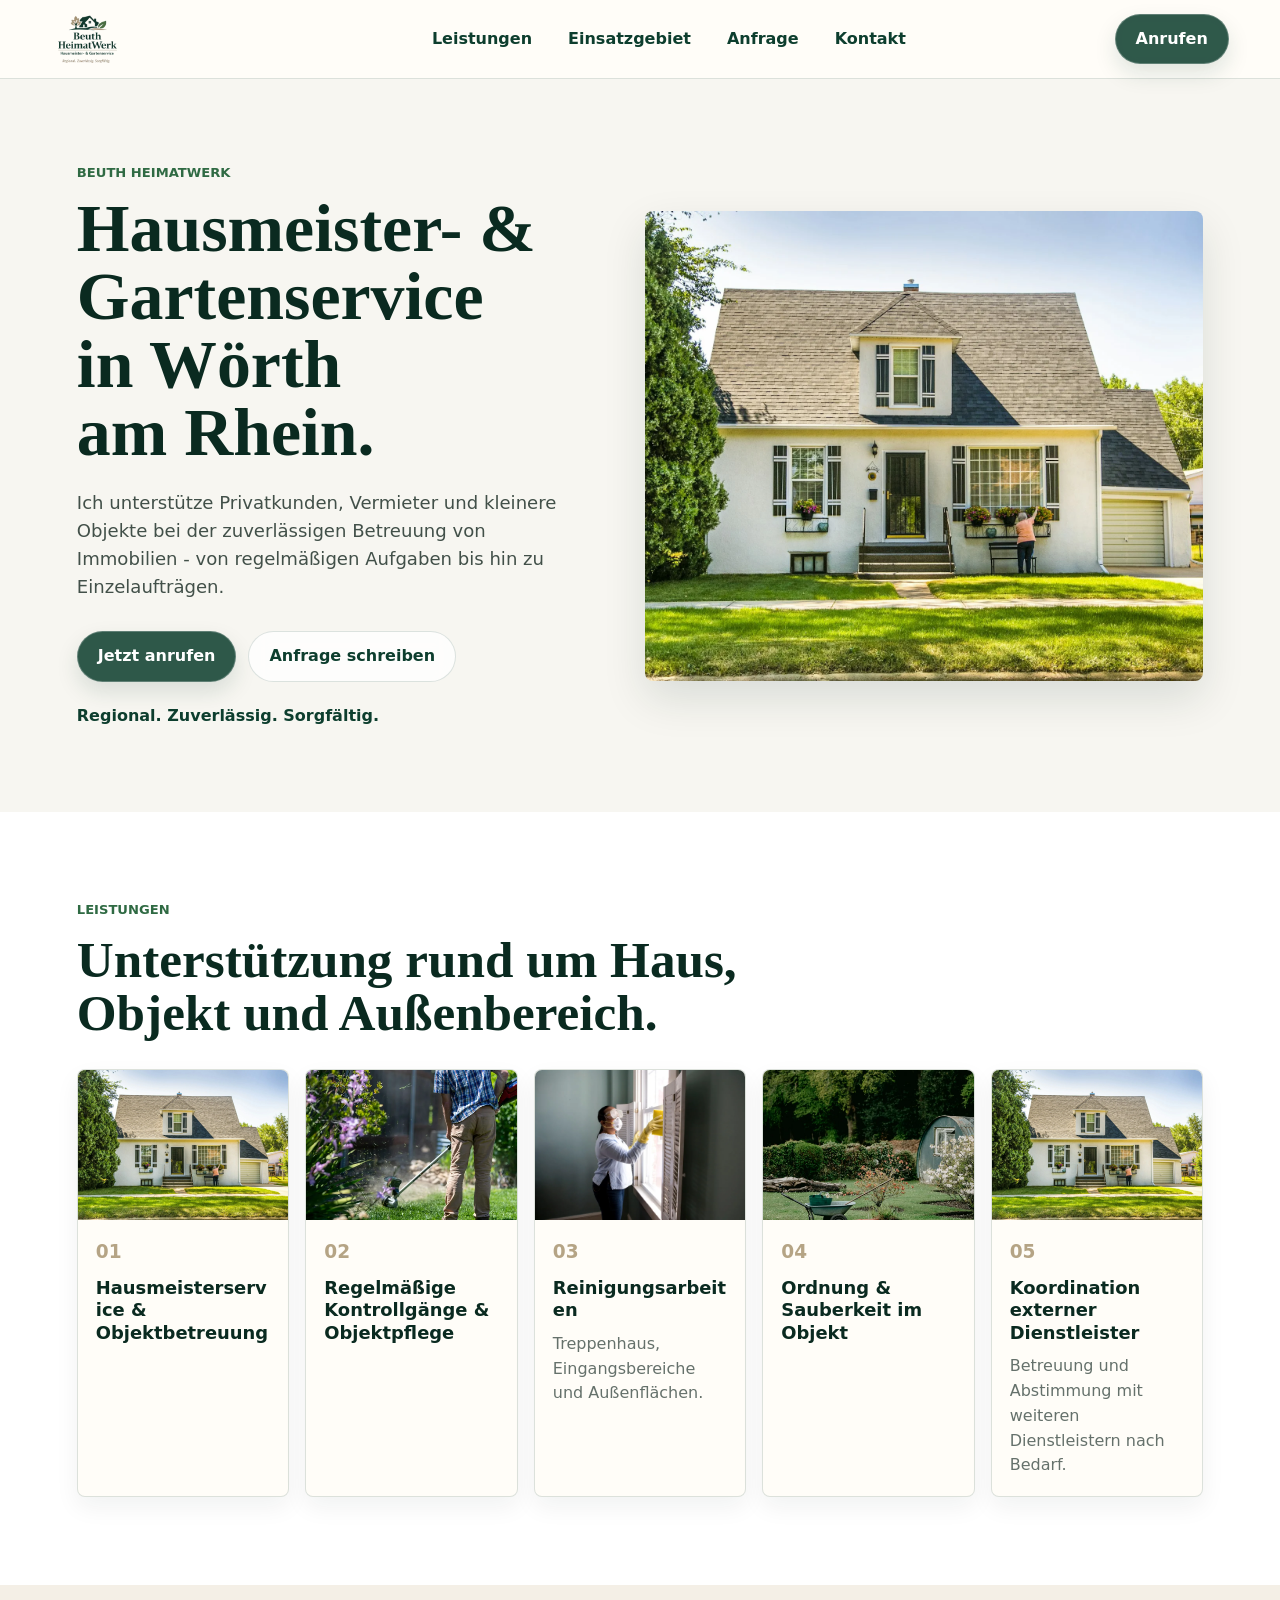
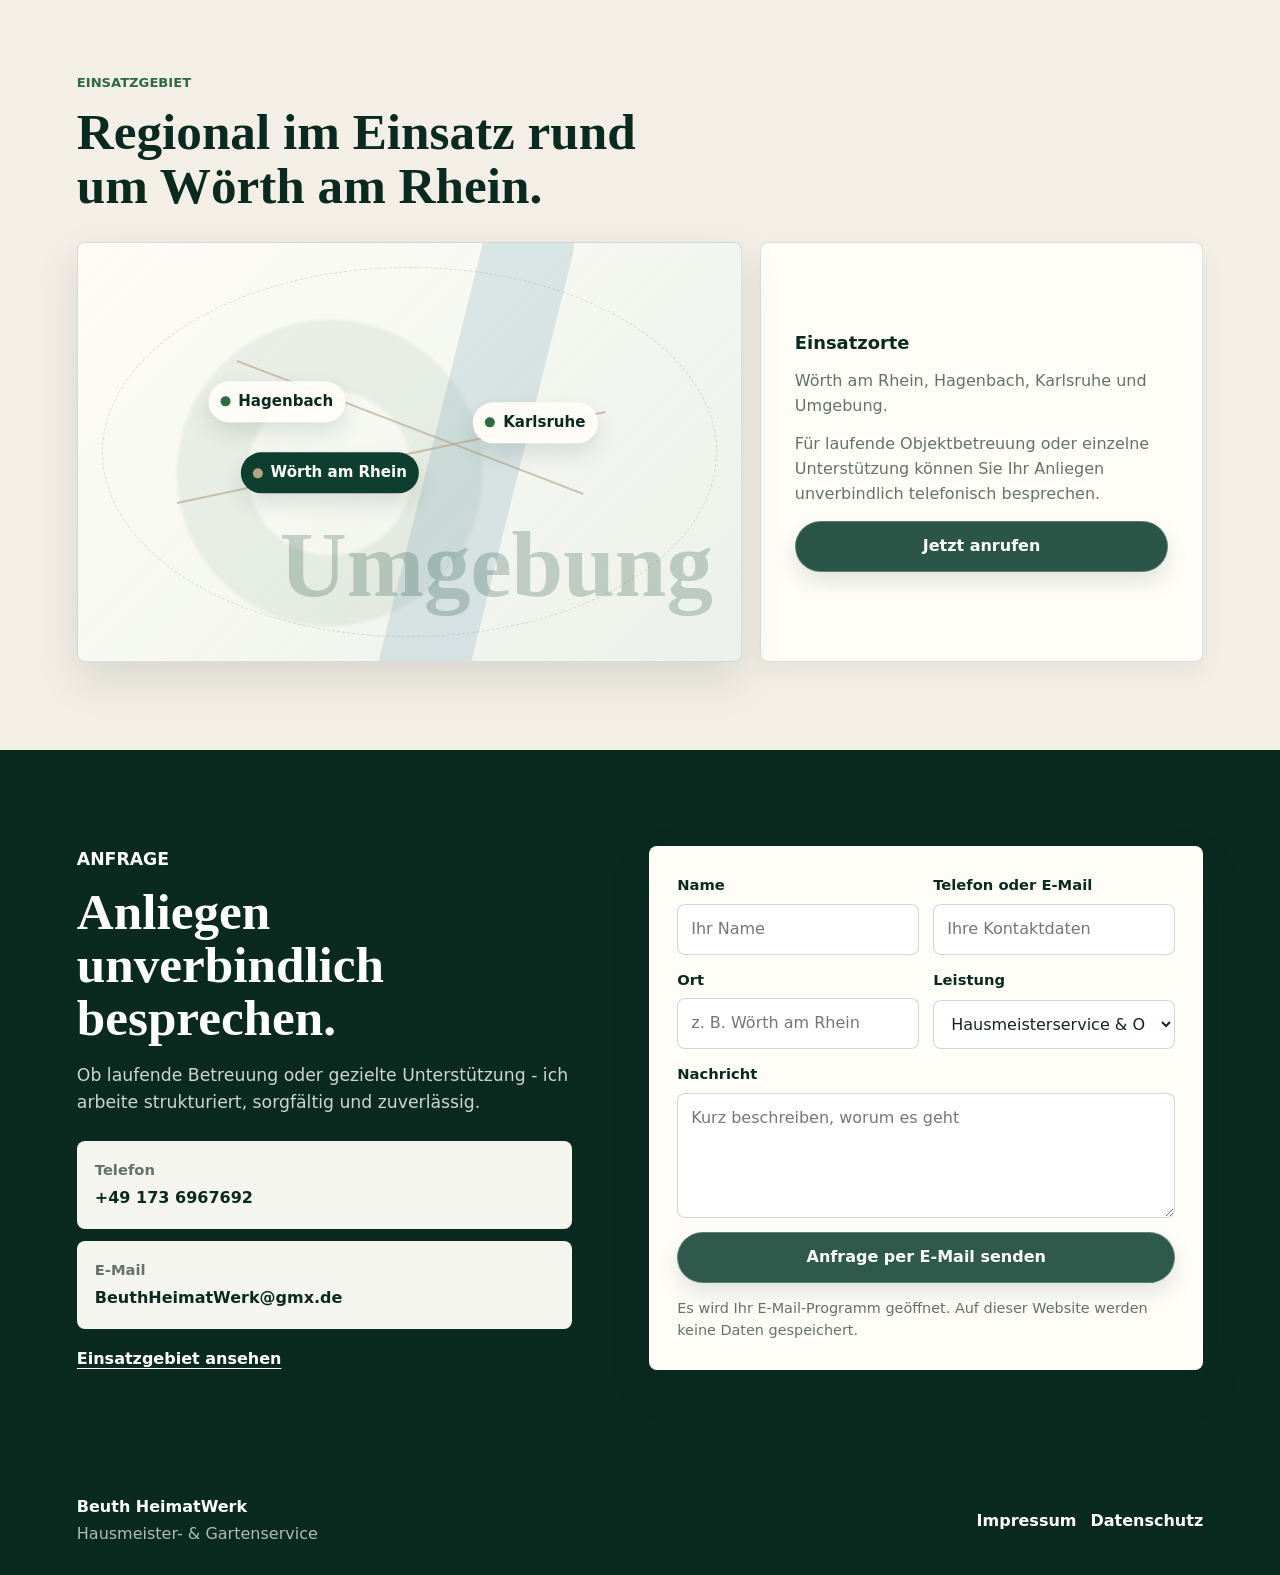
==== commit 0b7b8b28: "Improve service cards and area map" ====
--- a/index.html
+++ b/index.html
@@ -23,6 +23,7 @@
 
       <nav class="main-nav" id="main-nav" data-nav>
         <a href="#leistungen">Leistungen</a>
+        <a href="#gebiet">Einsatzgebiet</a>
         <a href="#anfrage">Anfrage</a>
         <a href="#kontakt">Kontakt</a>
       </nav>
@@ -61,27 +62,83 @@
 
         <div class="service-list simple">
           <article class="service-card">
-            <span>01</span>
-            <h3>Hausmeisterservice & Objektbetreuung</h3>
-          </article>
-          <article class="service-card">
-            <span>02</span>
-            <h3>Regelmäßige Kontrollgänge & Objektpflege</h3>
-          </article>
-          <article class="service-card">
-            <span>03</span>
-            <h3>Reinigungsarbeiten</h3>
-            <p>Treppenhaus, Eingangsbereiche und Außenflächen.</p>
-          </article>
-          <article class="service-card">
-            <span>04</span>
-            <h3>Ordnung & Sauberkeit im Objekt</h3>
+            <picture>
+              <source srcset="assets/real-hero.webp" type="image/webp">
+              <img src="assets/real-hero.jpg" alt="Gepflegtes Objekt">
+            </picture>
+            <div>
+              <span>01</span>
+              <h3>Hausmeisterservice & Objektbetreuung</h3>
+            </div>
+          </article>
+          <article class="service-card">
+            <picture>
+              <source srcset="assets/real-lawn.webp" type="image/webp">
+              <img src="assets/real-lawn.jpg" alt="Objektpflege im Außenbereich">
+            </picture>
+            <div>
+              <span>02</span>
+              <h3>Regelmäßige Kontrollgänge & Objektpflege</h3>
+            </div>
+          </article>
+          <article class="service-card">
+            <picture>
+              <source srcset="assets/real-cleaning.webp" type="image/webp">
+              <img src="assets/real-cleaning.jpg" alt="Reinigungsarbeiten">
+            </picture>
+            <div>
+              <span>03</span>
+              <h3>Reinigungsarbeiten</h3>
+              <p>Treppenhaus, Eingangsbereiche und Außenflächen.</p>
+            </div>
+          </article>
+          <article class="service-card">
+            <picture>
+              <source srcset="assets/real-garden.webp" type="image/webp">
+              <img src="assets/real-garden.jpg" alt="Ordnung und Sauberkeit im Objekt">
+            </picture>
+            <div>
+              <span>04</span>
+              <h3>Ordnung & Sauberkeit im Objekt</h3>
+            </div>
           </article>
           <article class="service-card wide">
-            <span>05</span>
-            <h3>Koordination externer Dienstleister</h3>
-            <p>Betreuung und Abstimmung mit weiteren Dienstleistern nach Bedarf.</p>
-          </article>
+            <picture>
+              <source srcset="assets/real-hero.webp" type="image/webp">
+              <img src="assets/real-hero.jpg" alt="Betreutes Objekt im Einsatzgebiet">
+            </picture>
+            <div>
+              <span>05</span>
+              <h3>Koordination externer Dienstleister</h3>
+              <p>Betreuung und Abstimmung mit weiteren Dienstleistern nach Bedarf.</p>
+            </div>
+          </article>
+        </div>
+      </section>
+
+      <section class="section service-area" id="gebiet">
+        <div class="section-head">
+          <p class="section-kicker">Einsatzgebiet</p>
+          <h2>Regional im Einsatz rund um Wörth am Rhein.</h2>
+        </div>
+
+        <div class="map-panel" aria-label="Einsatzgebiet Wörth am Rhein, Hagenbach, Karlsruhe und Umgebung">
+          <div class="map-visual" aria-hidden="true">
+            <div class="map-river"></div>
+            <div class="map-road road-one"></div>
+            <div class="map-road road-two"></div>
+            <span class="map-pin main" style="--x: 38%; --y: 55%;">Wörth am Rhein</span>
+            <span class="map-pin" style="--x: 30%; --y: 38%;">Hagenbach</span>
+            <span class="map-pin" style="--x: 69%; --y: 43%;">Karlsruhe</span>
+            <span class="map-zone">Umgebung</span>
+          </div>
+
+          <div class="map-info">
+            <h3>Einsatzorte</h3>
+            <p>Wörth am Rhein, Hagenbach, Karlsruhe und Umgebung.</p>
+            <p>Für laufende Objektbetreuung oder einzelne Unterstützung können Sie Ihr Anliegen unverbindlich telefonisch besprechen.</p>
+            <a class="button primary translucent" href="tel:+491736967692">Jetzt anrufen</a>
+          </div>
         </div>
       </section>
 
@@ -102,12 +159,7 @@
             </a>
           </div>
 
-          <div class="area-list" aria-label="Einsatzgebiet">
-            <span>Wörth am Rhein</span>
-            <span>Hagenbach</span>
-            <span>Karlsruhe</span>
-            <span>Umgebung</span>
-          </div>
+          <a class="area-link" href="#gebiet">Einsatzgebiet ansehen</a>
         </div>
 
         <form class="request-form" data-request-form>
--- a/styles.css
+++ b/styles.css
@@ -133,15 +133,22 @@
 
 .header-call,
 .button.primary {
-  background: var(--green-900);
+  background: rgba(13, 62, 46, 0.86);
   color: #fff;
-  box-shadow: 0 10px 22px rgba(13, 62, 46, 0.2);
+  border: 1px solid rgba(255, 255, 255, 0.24);
+  box-shadow: 0 10px 22px rgba(13, 62, 46, 0.13);
+  backdrop-filter: blur(10px);
 }
 
 .button.ghost {
-  background: #fff;
+  background: rgba(255, 255, 255, 0.78);
   color: var(--green-900);
   border: 1px solid var(--line);
+  backdrop-filter: blur(10px);
+}
+
+.button.translucent {
+  background: rgba(13, 62, 46, 0.88);
 }
 
 .nav-toggle {
@@ -274,15 +281,16 @@
 
 .service-list.simple {
   display: grid;
-  grid-template-columns: repeat(3, minmax(0, 1fr));
-  gap: 14px;
+  grid-template-columns: repeat(5, minmax(0, 1fr));
+  gap: 16px;
 }
 
 .service-card {
-  display: grid;
-  gap: 10px;
-  min-height: 150px;
-  padding: 22px;
+  display: flex;
+  flex-direction: column;
+  overflow: hidden;
+  min-height: 100%;
+  padding: 0;
   border: 1px solid var(--line);
   border-radius: var(--radius);
   background: var(--card);
@@ -290,7 +298,26 @@
 }
 
 .service-card.wide {
-  grid-column: span 2;
+  grid-column: span 1;
+}
+
+.service-card picture,
+.service-card img {
+  display: block;
+  width: 100%;
+  height: 150px;
+}
+
+.service-card img {
+  object-fit: cover;
+}
+
+.service-card > div {
+  display: grid;
+  align-content: start;
+  gap: 10px;
+  flex: 1;
+  padding: 18px;
 }
 
 .service-card span {
@@ -300,6 +327,128 @@
 }
 
 .service-card p {
+  margin: 0;
+  color: var(--muted);
+}
+
+.service-area {
+  background: var(--sand-100);
+}
+
+.map-panel {
+  display: grid;
+  grid-template-columns: minmax(0, 1.2fr) minmax(320px, 0.8fr);
+  gap: 18px;
+  align-items: stretch;
+}
+
+.map-visual {
+  position: relative;
+  min-height: 420px;
+  overflow: hidden;
+  border: 1px solid var(--line);
+  border-radius: var(--radius);
+  background:
+    radial-gradient(circle at 38% 55%, rgba(47, 106, 67, 0.18), transparent 0 17%, rgba(47, 106, 67, 0.08) 18% 32%, transparent 33%),
+    linear-gradient(135deg, rgba(255, 253, 248, 0.94), rgba(233, 241, 235, 0.82));
+  box-shadow: var(--shadow);
+}
+
+.map-visual::before {
+  content: "";
+  position: absolute;
+  inset: 24px;
+  border: 1px dashed rgba(13, 62, 46, 0.16);
+  border-radius: 50%;
+}
+
+.map-river {
+  position: absolute;
+  inset: -12% auto -18% 53%;
+  width: 90px;
+  border-radius: 999px;
+  background: rgba(99, 152, 174, 0.2);
+  transform: rotate(14deg);
+}
+
+.map-road {
+  position: absolute;
+  height: 2px;
+  background: rgba(181, 164, 133, 0.62);
+  transform-origin: left center;
+}
+
+.road-one {
+  left: 15%;
+  top: 62%;
+  width: 66%;
+  transform: rotate(-12deg);
+}
+
+.road-two {
+  left: 24%;
+  top: 28%;
+  width: 56%;
+  transform: rotate(21deg);
+}
+
+.map-pin {
+  position: absolute;
+  left: var(--x);
+  top: var(--y);
+  transform: translate(-50%, -50%);
+  display: inline-flex;
+  align-items: center;
+  gap: 8px;
+  padding: 9px 12px;
+  border-radius: 999px;
+  background: rgba(255, 253, 248, 0.94);
+  color: var(--green-950);
+  font-size: 0.94rem;
+  font-weight: 850;
+  box-shadow: 0 10px 22px rgba(10, 42, 32, 0.12);
+  white-space: nowrap;
+}
+
+.map-pin::before {
+  content: "";
+  width: 10px;
+  height: 10px;
+  border-radius: 999px;
+  background: var(--green-700);
+}
+
+.map-pin.main {
+  background: var(--green-900);
+  color: #fff;
+}
+
+.map-pin.main::before {
+  background: var(--sand);
+}
+
+.map-zone {
+  position: absolute;
+  right: 28px;
+  bottom: 24px;
+  color: rgba(13, 62, 46, 0.22);
+  font-family: Georgia, "Times New Roman", serif;
+  font-size: clamp(2.6rem, 8vw, 5.8rem);
+  font-weight: 800;
+}
+
+.map-info {
+  display: grid;
+  align-content: center;
+  gap: 14px;
+  padding: clamp(24px, 4vw, 34px);
+  border-radius: var(--radius);
+  background: var(--card);
+  border: 1px solid var(--line);
+  box-shadow: 0 10px 24px rgba(10, 42, 32, 0.06);
+}
+
+.map-info p {
   margin: 0;
   color: var(--muted);
 }
@@ -352,21 +501,13 @@
   overflow-wrap: anywhere;
 }
 
-.area-list {
-  display: flex;
-  flex-wrap: wrap;
-  gap: 8px;
-  max-width: 560px;
-  margin-top: 22px;
-}
-
-.area-list span {
-  padding: 8px 11px;
-  border: 1px solid rgba(255, 255, 255, 0.22);
-  border-radius: 999px;
+.area-link {
+  display: inline-flex;
+  margin-top: 18px;
   color: #fff;
-  font-size: 0.94rem;
-  font-weight: 780;
+  font-weight: 820;
+  text-decoration: underline;
+  text-underline-offset: 4px;
 }
 
 .request-form {
@@ -557,8 +698,12 @@
     grid-template-columns: repeat(2, minmax(0, 1fr));
   }
 
-  .service-card.wide {
-    grid-column: span 1;
+  .map-panel {
+    grid-template-columns: 1fr;
+  }
+
+  .map-visual {
+    min-height: 360px;
   }
 }
 
@@ -605,10 +750,40 @@
     grid-template-columns: 1fr;
   }
 
+  .service-card picture,
+  .service-card img {
+    height: 180px;
+  }
+
   .service-card {
     min-height: auto;
   }
 
+  .map-visual {
+    min-height: 320px;
+  }
+
+  .map-pin {
+    font-size: 0.82rem;
+    padding: 8px 10px;
+  }
+
+  .map-pin[style*="69%"] {
+    left: 64% !important;
+    top: 40% !important;
+  }
+
+  .map-pin[style*="30%"] {
+    left: 27% !important;
+    top: 35% !important;
+  }
+
+  .map-zone {
+    right: 16px;
+    bottom: 14px;
+    font-size: 2.7rem;
+  }
+
   .site-footer {
     flex-direction: column;
   }
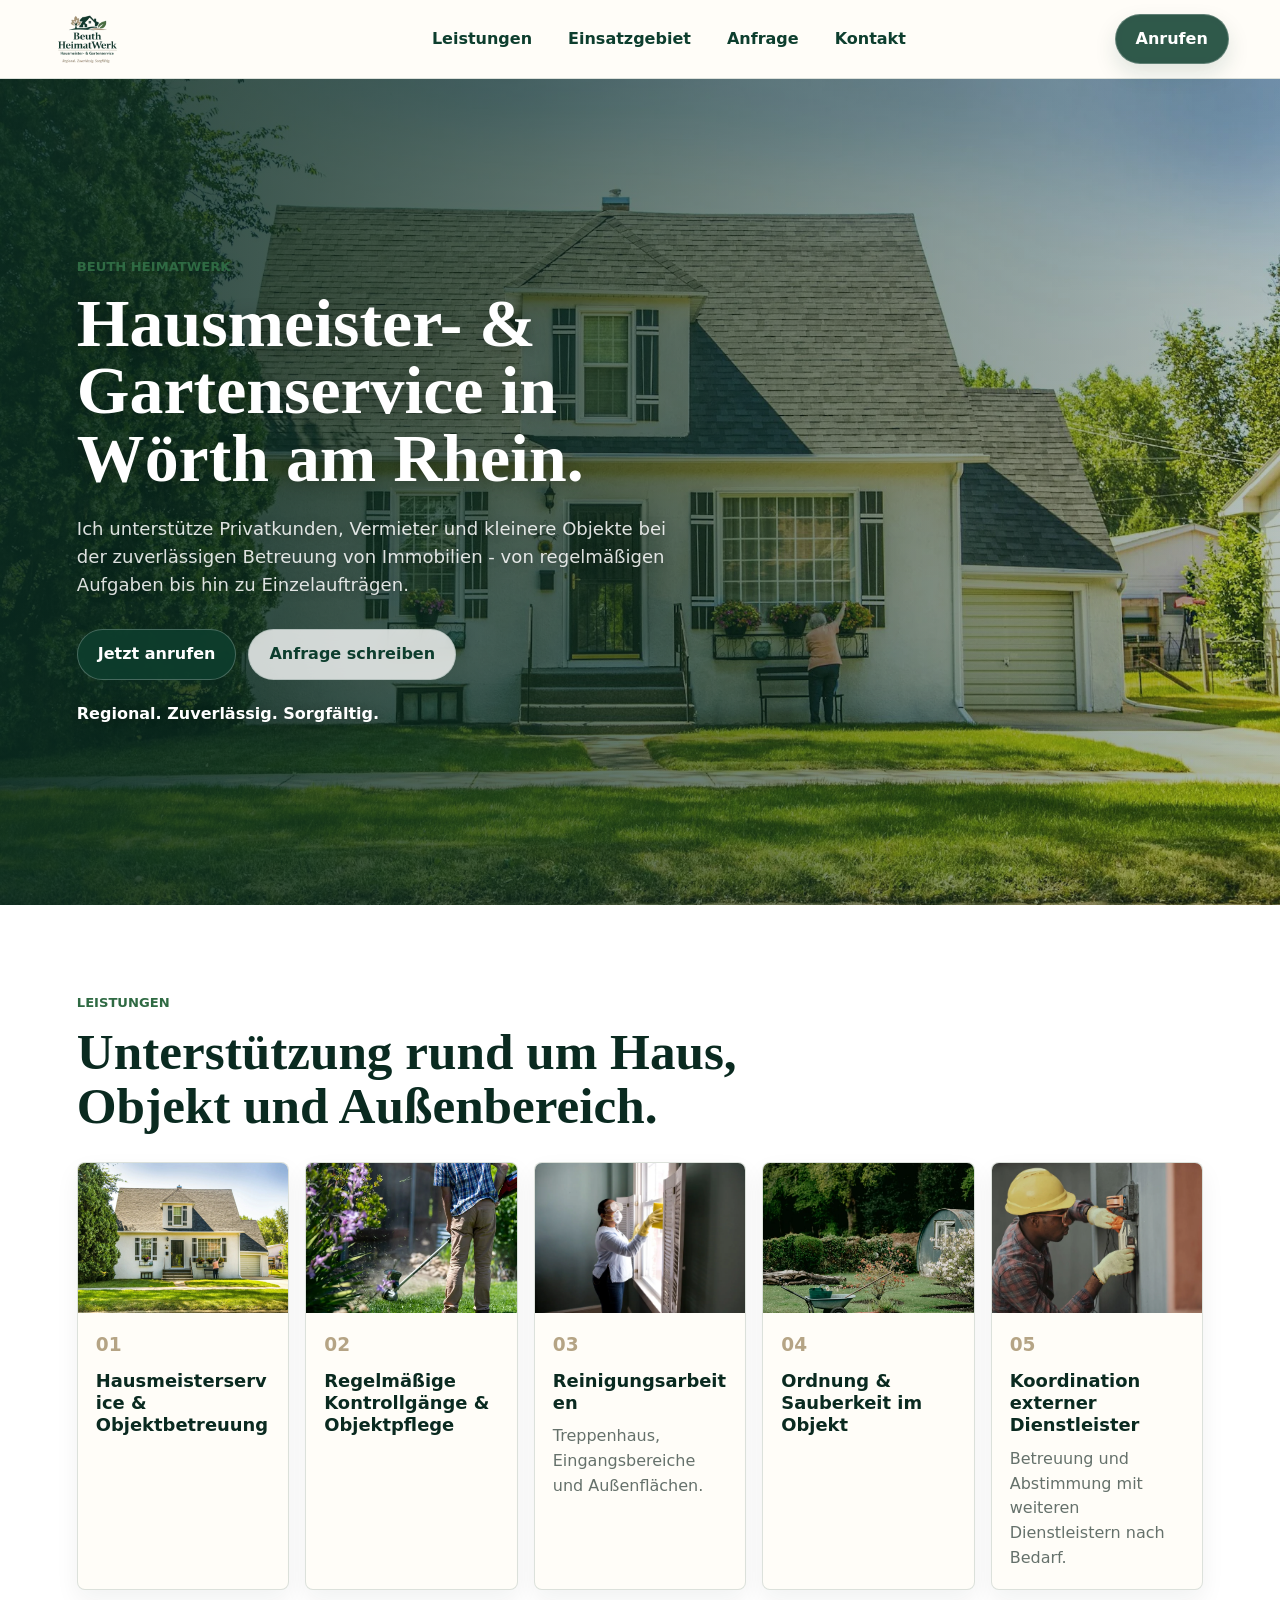
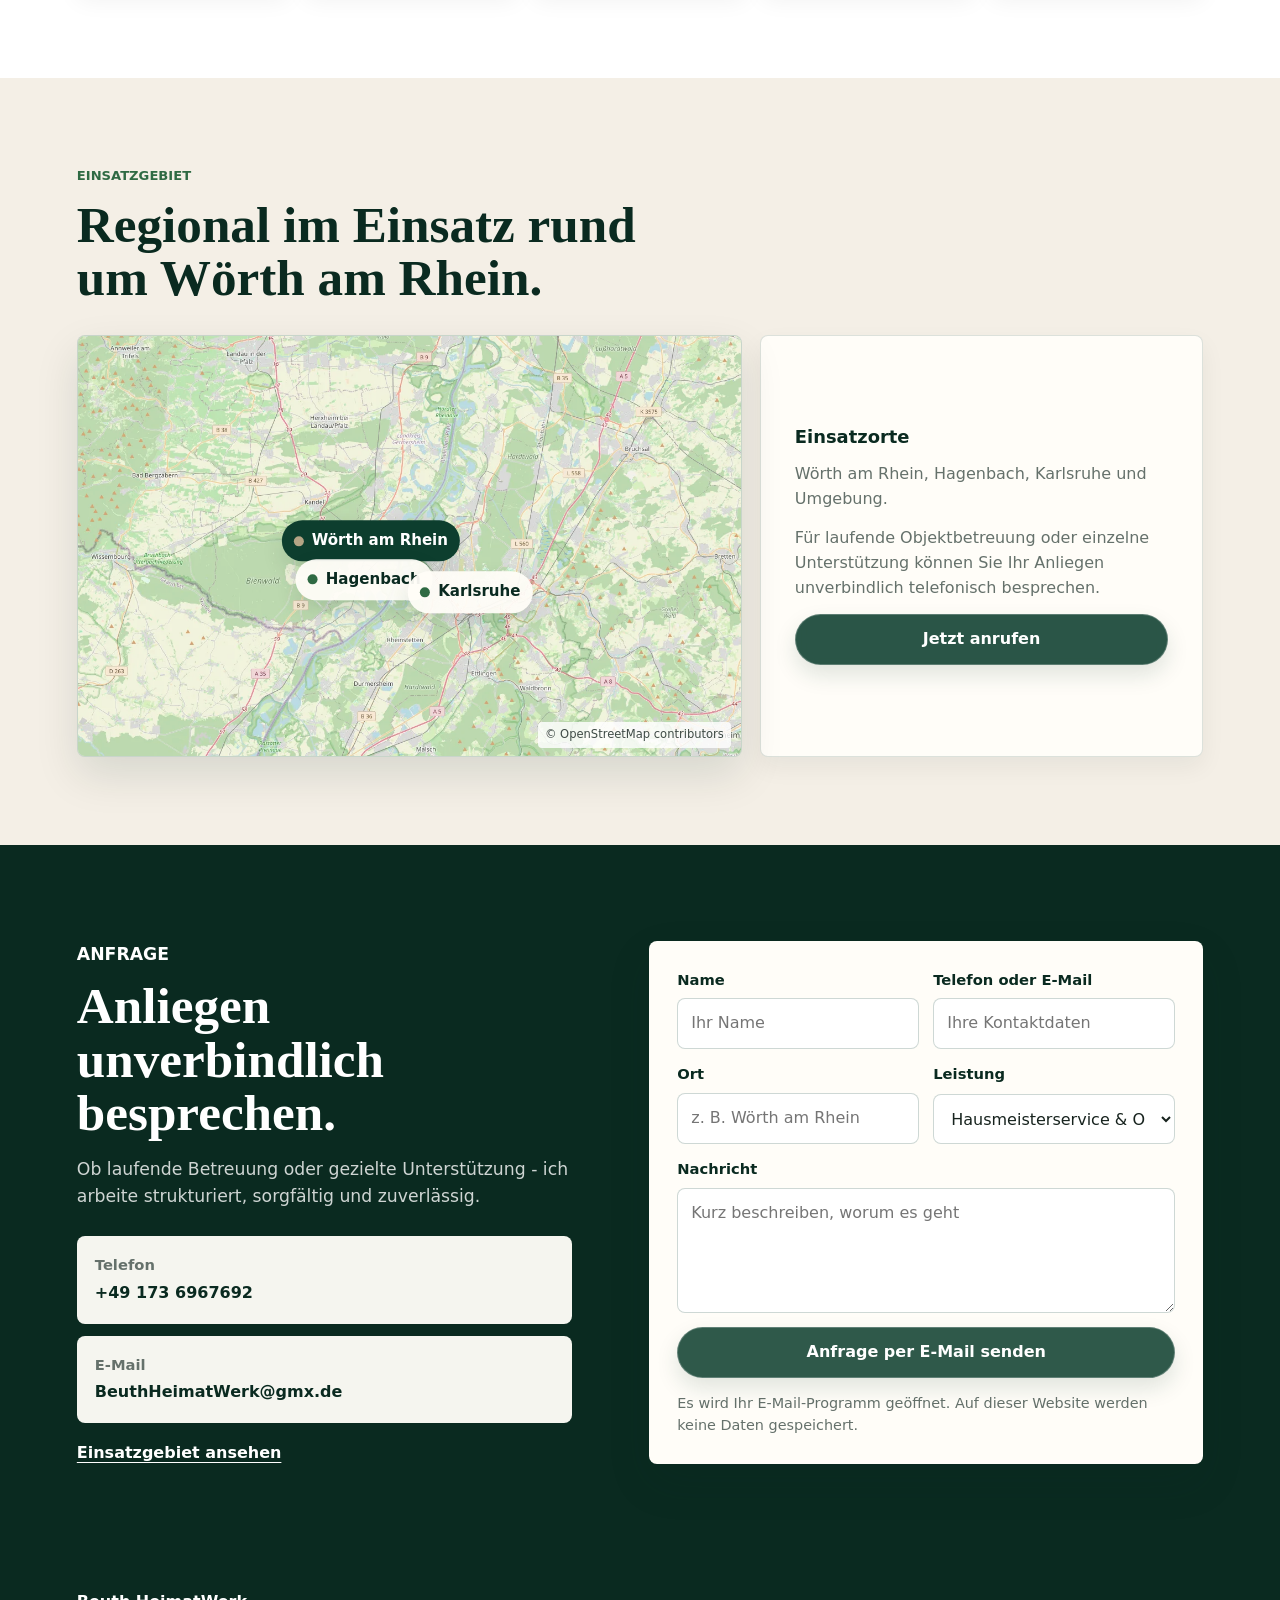
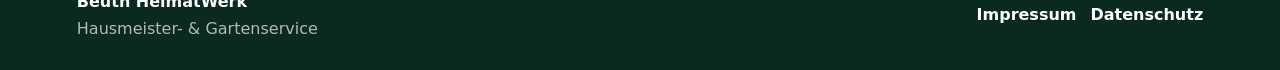
==== commit d31e33cb: "Add full screen hero and real area map" ====
--- a/index.html
+++ b/index.html
@@ -104,8 +104,8 @@
           </article>
           <article class="service-card wide">
             <picture>
-              <source srcset="assets/real-hero.webp" type="image/webp">
-              <img src="assets/real-hero.jpg" alt="Betreutes Objekt im Einsatzgebiet">
+              <source srcset="assets/real-coordination.webp" type="image/webp">
+              <img src="assets/real-coordination.jpg" alt="Externer Dienstleister bei technischer Arbeit">
             </picture>
             <div>
               <span>05</span>
@@ -123,14 +123,15 @@
         </div>
 
         <div class="map-panel" aria-label="Einsatzgebiet Wörth am Rhein, Hagenbach, Karlsruhe und Umgebung">
-          <div class="map-visual" aria-hidden="true">
-            <div class="map-river"></div>
-            <div class="map-road road-one"></div>
-            <div class="map-road road-two"></div>
-            <span class="map-pin main" style="--x: 38%; --y: 55%;">Wörth am Rhein</span>
-            <span class="map-pin" style="--x: 30%; --y: 38%;">Hagenbach</span>
-            <span class="map-pin" style="--x: 69%; --y: 43%;">Karlsruhe</span>
-            <span class="map-zone">Umgebung</span>
+          <div class="map-visual">
+            <picture aria-hidden="true">
+              <source srcset="assets/area-map-osm.webp" type="image/webp">
+              <img src="assets/area-map-osm.png" alt="">
+            </picture>
+            <span class="map-pin main" style="--x: 44.2%; --y: 48.9%;">Wörth am Rhein</span>
+            <span class="map-pin hagenbach" style="--x: 43.2%; --y: 58.1%;">Hagenbach</span>
+            <span class="map-pin karlsruhe" style="--x: 59.2%; --y: 61.1%;">Karlsruhe</span>
+            <span class="map-attribution">© OpenStreetMap contributors</span>
           </div>
 
           <div class="map-info">
--- a/styles.css
+++ b/styles.css
@@ -171,15 +171,28 @@
 }
 
 .hero {
-  display: grid;
-  grid-template-columns: minmax(0, 0.95fr) minmax(380px, 1.05fr);
-  gap: clamp(28px, 5vw, 72px);
+  position: relative;
+  display: grid;
   align-items: center;
-  padding: clamp(42px, 7vw, 84px) clamp(16px, 6vw, 80px);
+  min-height: calc(100svh - 74px);
+  padding: clamp(64px, 9vw, 120px) clamp(16px, 6vw, 80px);
+  overflow: hidden;
+  isolation: isolate;
 }
 
 .hero-content {
   max-width: 680px;
+  color: #fff;
+}
+
+.hero::before {
+  content: "";
+  position: absolute;
+  inset: 0;
+  z-index: -1;
+  background:
+    linear-gradient(90deg, rgba(10, 42, 32, 0.88), rgba(10, 42, 32, 0.62) 42%, rgba(10, 42, 32, 0.18)),
+    linear-gradient(0deg, rgba(10, 42, 32, 0.18), rgba(10, 42, 32, 0.1));
 }
 
 .eyebrow,
@@ -214,6 +227,11 @@
   line-height: 1;
 }
 
+.hero h1 {
+  color: #fff;
+  text-shadow: 0 2px 18px rgba(0, 0, 0, 0.28);
+}
+
 h2 {
   font-size: clamp(2rem, 4vw, 3.35rem);
   line-height: 1.04;
@@ -229,8 +247,9 @@
 .hero-text {
   max-width: 620px;
   margin: 22px 0 0;
-  color: #425049;
+  color: rgba(255, 255, 255, 0.86);
   font-size: 1.13rem;
+  text-shadow: 0 1px 12px rgba(0, 0, 0, 0.26);
 }
 
 .hero-actions {
@@ -242,15 +261,17 @@
 
 .hero-note {
   margin: 22px 0 0;
-  color: var(--green-900);
+  color: #fff;
   font-weight: 850;
+  text-shadow: 0 1px 10px rgba(0, 0, 0, 0.28);
 }
 
 .hero-media {
-  min-height: 470px;
+  position: absolute;
+  inset: 0;
+  z-index: -2;
+  min-height: 100%;
   overflow: hidden;
-  border-radius: var(--radius);
-  box-shadow: var(--shadow);
 }
 
 .hero-media picture,
@@ -348,48 +369,29 @@
   overflow: hidden;
   border: 1px solid var(--line);
   border-radius: var(--radius);
-  background:
-    radial-gradient(circle at 38% 55%, rgba(47, 106, 67, 0.18), transparent 0 17%, rgba(47, 106, 67, 0.08) 18% 32%, transparent 33%),
-    linear-gradient(135deg, rgba(255, 253, 248, 0.94), rgba(233, 241, 235, 0.82));
+  background: #e8efe4;
   box-shadow: var(--shadow);
 }
 
 .map-visual::before {
   content: "";
   position: absolute;
-  inset: 24px;
-  border: 1px dashed rgba(13, 62, 46, 0.16);
-  border-radius: 50%;
-}
-
-.map-river {
-  position: absolute;
-  inset: -12% auto -18% 53%;
-  width: 90px;
-  border-radius: 999px;
-  background: rgba(99, 152, 174, 0.2);
-  transform: rotate(14deg);
-}
-
-.map-road {
-  position: absolute;
-  height: 2px;
-  background: rgba(181, 164, 133, 0.62);
-  transform-origin: left center;
-}
-
-.road-one {
-  left: 15%;
-  top: 62%;
-  width: 66%;
-  transform: rotate(-12deg);
-}
-
-.road-two {
-  left: 24%;
-  top: 28%;
-  width: 56%;
-  transform: rotate(21deg);
+  inset: 0;
+  z-index: 1;
+  background: rgba(255, 253, 248, 0.18);
+  pointer-events: none;
+}
+
+.map-visual picture,
+.map-visual img {
+  display: block;
+  width: 100%;
+  height: 100%;
+  min-height: inherit;
+}
+
+.map-visual img {
+  object-fit: cover;
 }
 
 .map-pin {
@@ -397,6 +399,7 @@
   left: var(--x);
   top: var(--y);
   transform: translate(-50%, -50%);
+  z-index: 2;
   display: inline-flex;
   align-items: center;
   gap: 8px;
@@ -427,14 +430,16 @@
   background: var(--sand);
 }
 
-.map-zone {
+.map-attribution {
   position: absolute;
-  right: 28px;
-  bottom: 24px;
-  color: rgba(13, 62, 46, 0.22);
-  font-family: Georgia, "Times New Roman", serif;
-  font-size: clamp(2.6rem, 8vw, 5.8rem);
-  font-weight: 800;
+  right: 10px;
+  bottom: 8px;
+  z-index: 2;
+  padding: 4px 7px;
+  border-radius: 4px;
+  background: rgba(255, 255, 255, 0.82);
+  color: #3f4b46;
+  font-size: 0.72rem;
 }
 
 .map-info {
@@ -691,7 +696,7 @@
   }
 
   .hero-media {
-    min-height: 390px;
+    min-height: 100%;
   }
 
   .service-list.simple {
@@ -720,8 +725,7 @@
   }
 
   .header-call {
-    min-height: 40px;
-    padding: 9px 13px;
+    display: none;
   }
 
   .main-nav {
@@ -729,7 +733,15 @@
   }
 
   .hero {
-    padding-top: 32px;
+    min-height: calc(100svh - 68px);
+    padding-top: 48px;
+    padding-bottom: 48px;
+  }
+
+  .hero::before {
+    background:
+      linear-gradient(0deg, rgba(10, 42, 32, 0.74), rgba(10, 42, 32, 0.56)),
+      linear-gradient(90deg, rgba(10, 42, 32, 0.72), rgba(10, 42, 32, 0.36));
   }
 
   h1 {
@@ -742,7 +754,7 @@
   }
 
   .hero-media {
-    min-height: 280px;
+    min-height: 100%;
   }
 
   .service-list.simple,
@@ -768,20 +780,18 @@
     padding: 8px 10px;
   }
 
-  .map-pin[style*="69%"] {
-    left: 64% !important;
-    top: 40% !important;
-  }
-
-  .map-pin[style*="30%"] {
-    left: 27% !important;
-    top: 35% !important;
-  }
-
-  .map-zone {
-    right: 16px;
-    bottom: 14px;
-    font-size: 2.7rem;
+  .map-pin.karlsruhe {
+    left: 62% !important;
+    top: 63% !important;
+  }
+
+  .map-pin.hagenbach {
+    left: 38% !important;
+    top: 59% !important;
+  }
+
+  .map-attribution {
+    font-size: 0.62rem;
   }
 
   .site-footer {
